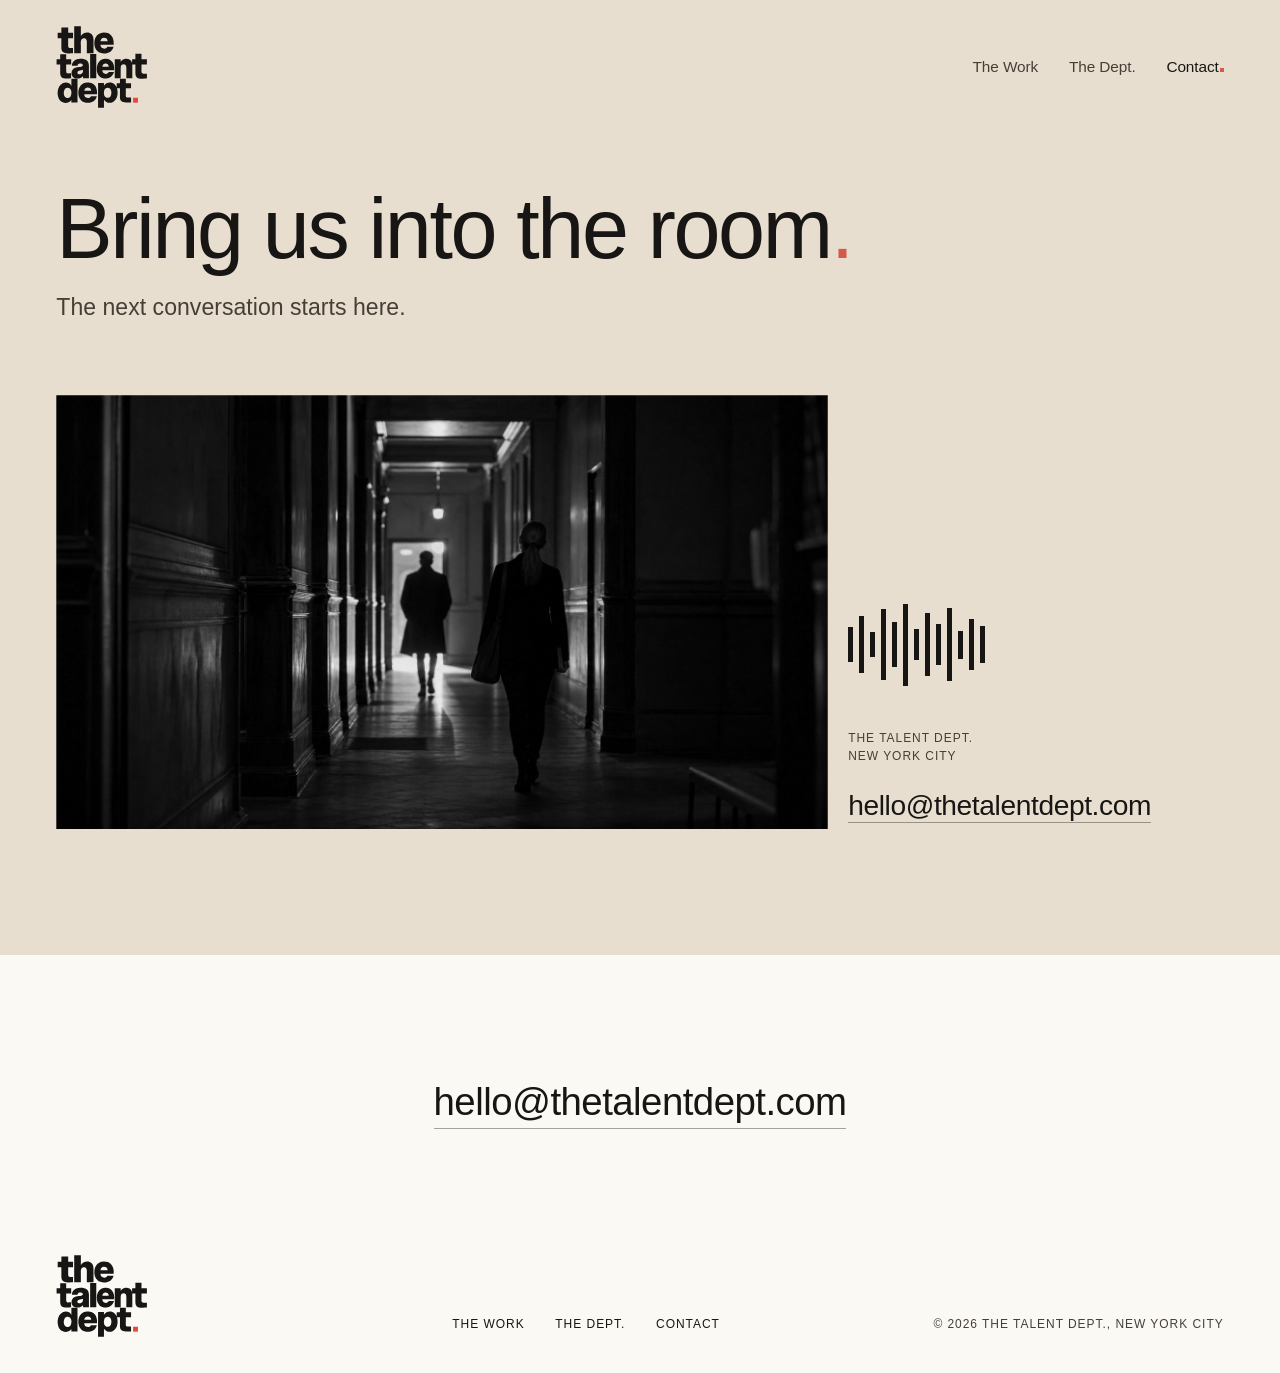
==== contact.html @ 13b519e6 "Clip photo reveals to their frame (no sideways scroll) Co-Authored-By: Claude Opus 5.5 <noreply@anth" ====
<!doctype html>
<html lang="en">
<head>
<meta charset="utf-8">
<meta name="viewport" content="width=device-width,initial-scale=1">
<meta name="robots" content="noindex">
<title>Contact · The Talent Dept.</title>
<link rel="icon" href="assets/ttd-logo-dark.svg">
<link rel="stylesheet" href="css/r10.css?v=20261029-r14-2">
<link rel="stylesheet" href="css/r10-contrast.css?v=20261029-r14-2">
<link rel="stylesheet" href="css/r11.css?v=20261029-r14-2">
<link rel="stylesheet" href="css/v.css?v=20261029-r14-2">
<link rel="stylesheet" href="css/r13.css?v=20261029-r14-2">
<script src="js/reveals.js?v=20261029-r14-2" defer></script>
<script>var q=location.search,c=document.documentElement.classList;c.add('js');[['nav=min','nav-min'],['hero=b','hero-b'],['names=wall','names-wall'],['foot=2','foot-2'],['still','still'],['panel=frame','panel-frame'],['m=8','m8']].forEach(function(p){if(q.indexOf(p[0])>-1)c.add(p[1])});if(c.contains('m8'))(new Image).src='assets/ttd-logo-light.svg'</script>
</head>
<body id="top" class="band-t">
<header class="nav">
  <a class="logo" href="index.html"><img src="assets/ttd-logo-dark.svg" alt="The Talent Dept."></a>
  <nav aria-label="Main"><ul><li><a href="the-work.html">The Work</a></li><li><a href="the-dept.html">The Dept<span class=pd>.</span></a></li><li><a href="contact.html" class=on aria-current=page>Contact</a></li></ul></nav>
</header>
<main class="ct">
  <h1 class="ct-h">Bring us into the <b>room</b><i>.</i></h1>
  <p class="ct-s">The next conversation starts here.</p>
  <div class="ct-b">
    <figure><img src="assets/web/corridor.jpg" alt="Two people walking down a long hallway toward a lit doorway" style="object-position:50% 50%"></figure>
    <div class="ct-t">
      <span class="fr" aria-hidden="true"><i style="--h:0.42;--k:0.880;--d:168ms"></i><i style="--h:0.7;--k:1.037;--d:140ms"></i><i style="--h:0.3;--k:1.193;--d:112ms"></i><i style="--h:0.86;--k:0.990;--d:84ms"></i><i style="--h:0.54;--k:1.147;--d:56ms"></i><i style="--h:1.0;--k:1.303;--d:28ms"></i><i style="--h:0.38;--k:1.100;--d:0ms"></i><i style="--h:0.76;--k:1.183;--d:28ms"></i><i style="--h:0.5;--k:1.267;--d:56ms"></i><i style="--h:0.9;--k:0.990;--d:84ms"></i><i style="--h:0.34;--k:1.073;--d:112ms"></i><i style="--h:0.62;--k:1.157;--d:140ms"></i><i style="--h:0.46;--k:0.880;--d:168ms"></i></span>
      <p class="lbl soft">The Talent Dept.<br>New York City</p>
      <a class="ct-mail" href="mailto:hello@thetalentdept.com">hello@thetalentdept.com</a>
    </div>
  </div>
</main>
<footer class="foot3 band-l" id="contact">
  <p class="hall d1" aria-hidden="true">We’re just down the <b>hall</b><i>.</i></p>
  <a class="mail d3" href="mailto:hello@thetalentdept.com">hello@thetalentdept.com</a>
  <div class="base">
    <a class="lg" href="index.html"><img src="assets/ttd-logo-dark.svg" alt="The Talent Dept."></a>
    <nav class="lk lbl" aria-label="Footer"><a href="the-work.html">The Work</a><a href="the-dept.html">The Dept.</a><a href="contact.html">Contact</a></nav>
    <p class="cp lbl soft">© 2026 The Talent Dept., New York City</p>
  </div>
</footer>
</body>
</html>
---- css/r10.css ----
/* The Talent Dept. · site, round 9: the design foundation (static).
   Brief (client, 14 Oct 2026): static design and structure only, no animation or interactions. Softer editorial
   direction: mid-century modern minimalism meets Pentagram, a little Eames. Principles, not retro: proportion,
   simple geometry, warmth, negative space, quiet restraint. Warm tan grounds, hints of black and coral, oversized
   type, clean compositions; balance about 70% tan, 30% black. Logo larger, on the left; the menu grouped right.
   Brand Standards: Draft (tan), Ink, Cream, Signal (coral). Helvetica Neue, Light 300 and Medium 500. */
:root{
  --tan:#E7DECF; --tan2:#DCCFBA; --light:#F3EEE6; --draft:#C7B394; --paper:#FBF9F4; --cream:#F2EEE5; --ink:#171614; --coral:#D65A4A;
  --ink70:#5A5348;                 /* secondary text on the soft tan */
  --tan-ink:#8A7D66;               /* Draft at rest on ink */
  --hair:rgba(23,22,20,.26); --hair-n:rgba(199,179,148,.28);
  --m:max(20px,4.4vw); --g:max(12px,1.6vw);
  --f:"Helvetica Neue",Helvetica,Arial,sans-serif;
  --body:clamp(16px,1.2vw,20px); --small:clamp(13px,.92vw,15px);
  --d1:clamp(40px,4.6vw,88px); --d2:clamp(32px,3.4vw,64px); --d3:clamp(24px,2.2vw,42px); --d4:clamp(18px,1.4vw,26px);
}
*{box-sizing:border-box}
html{background:var(--tan);-webkit-text-size-adjust:100%}
body{margin:0;background:var(--tan);color:var(--ink);font:300 var(--body)/1.45 var(--f);letter-spacing:.002em;-webkit-font-smoothing:antialiased;text-rendering:optimizeLegibility}
img,svg{display:block;max-width:100%}
a{color:inherit}
h1,h2,h3,p,ol,ul,figure,dl,dd{margin:0;padding:0;font-weight:inherit}
ol,ul{list-style:none}
b,strong{font-weight:500}
i{font-style:normal;color:var(--coral);font-weight:400}
.sr{position:absolute;width:1px;height:1px;overflow:hidden;clip:rect(0 0 0 0);white-space:nowrap}

/* type */
.d1{font-size:var(--d1);line-height:1;letter-spacing:-.022em}
.d2{font-size:var(--d2);line-height:1.02;letter-spacing:-.02em}
.d3{font-size:var(--d3);line-height:1.08;letter-spacing:-.014em}
.d4{font-size:var(--d4);line-height:1.18;letter-spacing:-.008em}
.lab{font-weight:500}
.sm{font-size:var(--small);line-height:1.4}
.mute{color:var(--ink70)}
.go{font-weight:500;text-decoration:none;border-bottom:1px solid currentColor;padding-bottom:2px}
.go::after{content:" \2192"}

/* grid and zones: A caption, B text, C text */
.wrap{padding:0 var(--m)}
.grid{display:grid;grid-template-columns:repeat(12,minmax(0,1fr));column-gap:var(--g)}
.zA{grid-column:1/6} .zB{grid-column:6/10} .zC{grid-column:10/13} .zBC{grid-column:6/13}
.rule{height:1px;background:var(--hair)}
.sec{padding:20vh var(--m) 0}
@media (max-width:760px){ .grid{display:block} .grid>*+*{margin-top:18px} .sec{padding-top:110px} }

/* ---- nav: a large logo on the left, the whole menu grouped on the right, on Line of Sight bars */
.nav{display:flex;justify-content:space-between;align-items:center;padding:clamp(18px,2vw,34px) var(--m)}
.nav .logo{display:block;line-height:0}
.nav .logo img{height:clamp(58px,6.4vw,104px);width:auto}
.nav ul{display:flex;gap:6px}
.nav ul a{display:block;font-size:clamp(14px,1.04vw,17px);font-weight:500;line-height:1;padding:.78em 1.05em .72em;background:var(--paper);color:var(--ink);text-decoration:none}
.nav ul a.on{background:var(--ink);color:var(--cream)}
.on-ink .nav ul a{background:#2B2926;color:var(--cream)}
/* the minimal version: words only, one coral full stop after the page you are on */
.nav-min .nav ul a{background:none!important;color:inherit!important;padding:.4em .35em;font-weight:300}
.nav-min .nav ul a.on{font-weight:500}
.nav-min .nav ul a.on::after{content:"";display:inline-block;width:.27em;height:.27em;background:var(--coral);margin-left:.06em}
@media (max-width:760px){ .nav ul{gap:4px} .nav ul a{padding:.7em .7em .64em;font-size:13px} }

/* ---- hero: a still frame of Line of Sight */
.hero{min-height:100vh;display:flex;flex-direction:column}
.hero h1{padding:13vh var(--m) 0;max-width:15.6em;font-weight:300}
.hero .los{margin-top:auto;padding:8vh 0 9vh}
.hero .los svg{width:100%;height:auto}
.hero .cap{display:grid;grid-template-columns:repeat(12,minmax(0,1fr));column-gap:var(--g);padding:0 var(--m) 4vh}
.hero .cap p:first-child{grid-column:1/6}
.hero .cap p:last-child{grid-column:10/13}
@media (max-width:760px){ .hero h1{padding-top:12vh} .hero .cap{display:block} .hero .cap p+p{margin-top:6px} }

/* ---- the statement */
.stmt .lead{grid-column:4/13}
.stmt .mark{grid-column:1/3;display:grid;row-gap:6px;width:40px;align-self:start;align-content:start;margin-top:.9em}
.stmt .mark i{display:block;height:6px;background:var(--ink)}
.stmt .mark i:nth-child(2){width:80%} .stmt .mark i:nth-child(3){width:56%}
.stmt .below{margin-top:12vh;align-items:start}
.stmt .by{grid-column:3/6;text-align:right;justify-self:end}
.stmt .pic{grid-column:6/8}
.stmt .pic img{width:100%;aspect-ratio:1/1;object-fit:cover;filter:grayscale(1)}
.stmt .para{grid-column:8/12}
.stmt .para .go{display:inline-block;margin-top:1.6em}
@media (max-width:760px){ .stmt .by{text-align:left} .stmt .pic{width:50%} }

/* ---- the two people in chairs, with the message behind them (black) */
.chairs{position:relative;height:100vh;min-height:620px;overflow:hidden;background:var(--ink);margin-top:20vh}
.chairs .msg{position:absolute;left:0;right:0;top:50%;transform:translateY(-50%);z-index:1}
.chairs .msg p{white-space:nowrap;font-size:12.4vw;line-height:.95;letter-spacing:-.025em;color:var(--tan-ink)}
.chairs .msg p:first-child{margin-left:-6vw}
.chairs .msg p:last-child{margin-left:-31vw}
.chairs figure{position:absolute;left:50%;top:50%;width:min(40vw,72vh);transform:translate(-50%,-50%);z-index:2}
.chairs figure img{width:100%;aspect-ratio:1.62/1;object-fit:cover;filter:grayscale(1)}
.chairs .note{position:absolute;left:var(--m);right:var(--m);bottom:4vh;z-index:3;display:grid;grid-template-columns:repeat(12,minmax(0,1fr));column-gap:var(--g);color:var(--tan)}
.chairs .note p:first-child{grid-column:1/6} .chairs .note p:last-child{grid-column:10/13}
@media (max-width:760px){ .chairs figure{width:78vw} .chairs .msg p{font-size:19vw} .chairs .note{display:block} }

/* ---- how we show up: three icons on one ground line */
.ways .trio{margin-top:7vh;display:grid;grid-template-columns:repeat(3,minmax(0,1fr));column-gap:var(--g)}
.ways .ico{height:clamp(110px,11vw,200px);display:flex;align-items:flex-end;border-bottom:1px solid var(--hair);padding-bottom:0}
.ways .ico svg{height:100%;width:auto}
.ways h3{margin-top:4.2vh;font-weight:300}
.ways .trio p{margin-top:1.2em;max-width:20em}
.ways .go{display:inline-block;margin-top:9vh}
@media (max-width:760px){ .ways .trio{grid-template-columns:1fr;row-gap:48px} }

/* ---- services */
.svc .idx{margin-top:5vh}
.svc .idx li{border-top:1px solid var(--hair);padding:1.35vw 0 1.45vw;align-items:baseline}
.svc .idx li:last-child{border-bottom:1px solid var(--hair)}
.svc .idx .nm{grid-column:1/6;font-weight:300}
.svc .idx .ds{grid-column:6/11}
.svc .tail{margin-top:5vh;align-items:baseline}
@media (max-width:760px){ .svc .idx li{padding:16px 0} .svc .idx li>*+*{margin-top:6px} }

/* ---- where the work happens: the icons as a street */
.street .art{margin-top:6vh}
.street .art svg{width:100%;height:auto}
.street .grid{margin-top:2.4vh}

/* ---- the people */
.ppl .six{margin-top:6vh;display:grid;grid-template-columns:repeat(6,minmax(0,1fr));column-gap:var(--g);row-gap:5vh}
.ppl .six img{width:100%;aspect-ratio:4/5;object-fit:cover;object-position:50% 14%;filter:grayscale(1)}
.ppl .six p{margin-top:.9em}
.ppl .six p+p{margin-top:.1em}
.ppl .tail{margin-top:7vh}
@media (max-width:760px){ .ppl .six{grid-template-columns:repeat(2,minmax(0,1fr))} }

/* ---- footer (black) */
.foot{background:var(--ink);color:var(--cream);padding:18vh var(--m) 3vh;margin-top:20vh}
.foot h2{color:var(--tan-ink);font-weight:300}
.foot h2 b{color:var(--cream)}
.foot .field{margin:8vh calc(-1*var(--m)) 0}
.foot .field svg{width:100%;height:auto}
.foot .rule{background:var(--hair-n);margin-top:8vh}
.foot .grid{padding-top:1.2vw}
.foot .mute{color:var(--tan)}
.foot .mail{font-size:var(--d4);letter-spacing:-.018em;text-decoration:none;border-bottom:1px solid var(--hair-n)}
.foot .links{display:grid;row-gap:.3em}
.foot .links a{text-decoration:none}
.foot .base{margin-top:14vh;align-items:end}
.foot .base img{height:clamp(58px,6.4vw,104px);width:auto}
.foot .base .zC{justify-self:end;text-align:right}

/* ---- inner pages */
.ph{margin-top:16vh}
.ph img{width:100%;height:80vh;object-fit:cover;filter:grayscale(1)}
.pg-head{padding:12vh var(--m) 0}
.pg-head .grid{margin-top:1.2vw}
.svcs li{border-top:1px solid var(--hair);padding:1.2vw 0 5vw}
.svcs li h3{grid-column:1/6;font-weight:300}
.svcs li .b{grid-column:6/10}
.svcs li .b p+p{margin-top:.6em}
.svcs li ul{grid-column:10/13}
.svcs li ul li{border:0;padding:.42em 0;border-top:1px solid var(--hair)}
.svcs li ul li:first-child{border-top:0;padding-top:0}

.names{background:var(--ink);color:var(--cream);padding:18vh var(--m) 18vh;margin-top:12vh}
.names h2{font-weight:300;color:var(--tan-ink)}
.names h2 b{color:var(--cream)}
.names .rule{background:var(--hair-n);margin-top:4vh}
.names ol{margin-top:5vh;display:grid;grid-template-columns:repeat(3,minmax(0,1fr));column-gap:var(--g);row-gap:2.6vh}
.names li .w{display:block;font-size:var(--d4);line-height:1.15;letter-spacing:-.018em}
.names li .s{display:block;color:var(--tan);margin-top:.25em}
@media (max-width:760px){ .names ol{grid-template-columns:1fr} }

/* The Dept. head: one huge word against the centre line, who's who above it, a tall photograph */
.jk{display:grid;grid-template-columns:repeat(12,minmax(0,1fr));column-gap:var(--g);grid-template-rows:auto 1fr auto auto;min-height:calc(100vh - 140px);padding:4vh var(--m) 6vh}
.jk-meta{grid-column:3/8;grid-row:1;justify-self:end;text-align:right;display:grid;row-gap:.85em}
.jk-meta dt{font-weight:500}
.jk-meta a{text-decoration:none}
.jk-pic{grid-column:8/12;grid-row:1/4}
.jk-pic img{width:100%;aspect-ratio:4/5;object-fit:cover;filter:grayscale(1)}
.jk-word{grid-column:1/8;grid-row:3;justify-self:end;align-self:end;font-size:clamp(64px,10.4vw,200px);line-height:.84;letter-spacing:-.03em;margin-bottom:-.04em;white-space:nowrap}
.jk-go{grid-column:1/8;grid-row:4;justify-self:end;margin-top:2.6vw}
.jk-note{grid-column:8/11;grid-row:4;margin-top:2.6vw}
@media (max-width:760px){ .jk{display:block;min-height:0} .jk-meta{text-align:left} .jk-pic{margin-top:24px} .jk-word{margin-top:28px;font-size:22vw} .jk-go{display:inline-block;margin-top:16px} .jk-note{margin-top:18px} }

/* The Dept.: each person is a page */
.person{min-height:min(70vw,94vh);display:flex;flex-direction:column;padding:0 var(--m)}
.person .grid.top{padding-top:1.2vw;align-items:start}
.person .run{grid-column:1/6}
.person .txt{grid-column:6/9}
.person .txt p+p{margin-top:1em}
.person .pic{grid-column:9/13}
.person .pic img{width:100%;aspect-ratio:4/5;object-fit:cover;object-position:50% 12%;filter:grayscale(1)}
.person .grid.bot{margin-top:auto;padding:3vw 0 1.4vw;align-items:end}
.person .b1{grid-column:1/6} .person .b2{grid-column:6/9} .person .b3{grid-column:9/13;justify-self:end}
.tick::before{content:"";display:inline-block;width:1.1em;height:1px;background:var(--coral);vertical-align:.32em;margin-right:.55em}
@media (max-width:760px){ .person{min-height:0} .person .grid.bot{padding:24px 0 18px} }

/* Contact: two words split across the top, a rule, the list, a big photograph with a line down its edge */
.lm{min-height:calc(100vh - 140px);display:flex;flex-direction:column;padding:4vh var(--m) 0}
.lm-words{display:flex;justify-content:space-between;align-items:baseline}
.lm .rule{margin-top:1.4vw}
.lm-body{flex:1;display:grid;grid-template-columns:repeat(12,minmax(0,1fr));column-gap:var(--g);min-height:58vh}
.lm-left{grid-column:1/7;display:grid;grid-template-columns:repeat(6,minmax(0,1fr));column-gap:var(--g);align-content:start;padding-top:1.2vw}
.lm-a{grid-column:1/3} .lm-b{grid-column:3/7}
.lm-kv{grid-column:1/7;margin-top:6vh;display:grid;row-gap:.3em}
.lm-kv div{display:grid;grid-template-columns:minmax(0,1fr) minmax(0,1.6fr);column-gap:var(--g)}
.lm-kv .gap{height:1.1em}
.lm-kv dt{font-weight:500}
.lm-kv a{text-decoration:none}
.lm-pic{grid-column:8/12;position:relative;margin-top:1.2vw}
.lm-pic img{width:100%;height:100%;min-height:56vh;object-fit:cover;filter:grayscale(1)}
.lm-pic .steps i{position:absolute;width:1.2vw;height:1.2vw;background:var(--coral)}
.lm-pic .steps i:nth-child(1){right:0;bottom:1.2vw} .lm-pic .steps i:nth-child(2){right:-1.2vw;bottom:0}
.lm-vert{grid-column:12/13;justify-self:end;writing-mode:vertical-rl;text-transform:uppercase;font-size:12px;letter-spacing:.06em;font-weight:500;padding-top:1.2vw;white-space:nowrap}
.lm-strip{display:grid;grid-template-columns:repeat(5,minmax(0,1fr));column-gap:var(--g);padding:5vh 0 3vh;font-size:12px;text-transform:uppercase;letter-spacing:.05em;color:var(--ink70)}
.lm-strip span:last-child{justify-self:end}
@media (max-width:760px){ .lm-words{display:block} .lm-words span{display:block} .lm-body,.lm-left{display:block} .lm-left>*+*{margin-top:14px} .lm-kv div{grid-template-columns:1fr} .lm-pic{margin-top:28px} .lm-vert{display:none} .lm-strip{grid-template-columns:1fr 1fr;row-gap:8px} .lm-strip span:last-child{justify-self:start} }
@media (max-width:760px){ .hero .los{overflow:hidden} .hero .los svg{width:250%;max-width:none;margin-left:-105%} }

/* =====================================================================================
   v2, after Woodwrights and XOO: soft tan sections, text beside one large photograph, small uppercase labels and
   short numbered lists, a spaced row of photographs, a product split, an index with hairlines and counts.
   ===================================================================================== */
.cap-u{font-size:12px;line-height:1.45;font-weight:500;text-transform:uppercase;letter-spacing:.07em}
.num{display:grid;row-gap:.95em}
.num li{display:grid;grid-template-columns:3.4em 1fr;font-size:12.5px;line-height:1.4;text-transform:uppercase;letter-spacing:.06em}
.num li span:first-child{color:var(--ink70)}
.u{text-decoration:none;border-bottom:1px solid currentColor;padding-bottom:2px}

/* the statement beside the anchor photograph */
.split2{display:grid;grid-template-columns:repeat(12,minmax(0,1fr));column-gap:var(--g);padding:16vh var(--m) 0;align-items:stretch}
.split2 .t{grid-column:1/6;display:flex;flex-direction:column}
.split2 .t .d3{max-width:13em}
.split2 .t p.body{margin-top:2.2em;max-width:26em}
.split2 .t .u{align-self:flex-start;margin-top:1.8em}
.split2 .t .lst{margin-top:auto;padding-top:10vh}
.split2 .t .lst .cap-u{margin-bottom:2.2em}
.split2 figure{grid-column:7/13}
.split2 figure img{width:100%;height:100%;min-height:88vh;object-fit:cover;filter:grayscale(1)}
@media (max-width:760px){ .split2{display:block;padding-top:100px} .split2 figure{margin-top:36px} .split2 figure img{min-height:60vh} }

/* our approach: title, numbered list, paragraph, then a spaced row of photographs */
.approach{margin-top:20vh;padding:16vh var(--m) 18vh;background:var(--tan2)}
.approach .top{display:grid;grid-template-columns:repeat(12,minmax(0,1fr));column-gap:var(--g);align-items:start}
.approach h2{grid-column:1/5;font-weight:300}
.approach .num{grid-column:6/9}
.approach .num li{grid-template-columns:3.4em 1fr}
.approach .num li b{display:block;font-weight:500}
.approach .num li em{display:block;font-style:normal;text-transform:none;letter-spacing:0;font-size:var(--small);color:var(--ink70);margin-top:.35em}
.approach .para{grid-column:9/13}
.approach .para .u{display:inline-block;margin-top:1.6em}
.approach .row4{margin-top:16vh;display:grid;grid-template-columns:repeat(12,minmax(0,1fr));column-gap:var(--g);align-items:start}
.approach .row4 figure img{width:100%;object-fit:cover;filter:grayscale(1)}
.approach .row4 .f1{grid-column:1/5} .approach .row4 .f1 img{aspect-ratio:3/2}
.approach .row4 .f2{grid-column:6/8} .approach .row4 .f2 img{aspect-ratio:3/4}
.approach .row4 .f3{grid-column:8/10} .approach .row4 .f3 img{aspect-ratio:3/4}
.approach .row4 .f4{grid-column:11/13} .approach .row4 .f4 img{aspect-ratio:3/4}
@media (max-width:760px){ .approach .top,.approach .row4{display:block} .approach .top>*+*{margin-top:28px} .approach .row4 figure+figure{margin-top:14px} }

/* the product split: a big photograph left, the words low on the right */
.feat{display:grid;grid-template-columns:repeat(12,minmax(0,1fr));column-gap:var(--g);padding:20vh var(--m) 0;align-items:end}
.feat figure{grid-column:1/8}
.feat figure img{width:100%;aspect-ratio:7/5;object-fit:cover;filter:grayscale(1)}
.feat figure figcaption{margin-top:.8em}
.feat .t{grid-column:9/13;padding-bottom:6vh}
.feat .t p.body{margin-top:1.6em}
.feat .t .u{display:inline-block;margin-top:1.8em}
@media (max-width:760px){ .feat{display:block;padding-top:100px} .feat .t{margin-top:28px} }

/* the index (after XOO): each show, its guests, and how many */
.index{background:var(--ink);color:var(--cream);padding:16vh var(--m) 18vh;margin-top:20vh}
.index .hd{display:grid;grid-template-columns:repeat(12,minmax(0,1fr));column-gap:var(--g);align-items:end;margin-bottom:6vh}
.index .hd h2{grid-column:1/9;font-weight:300;color:var(--tan-ink)} .index .hd h2 b{color:var(--cream)}
.index .hd p{grid-column:10/13;justify-self:end;color:var(--draft)}
.index ol li{display:grid;grid-template-columns:repeat(12,minmax(0,1fr));column-gap:var(--g);align-items:baseline;padding:1.05vw 0;border-top:1px solid var(--hair-n)}
.index ol li:last-child{border-bottom:1px solid var(--hair-n)}
.index ol li .sh{grid-column:1/6}
.index ol li .gu{grid-column:6/12;color:var(--draft)}
.index ol li .n{grid-column:12/13;justify-self:end;font-variant-numeric:tabular-nums}
@media (max-width:760px){ .index .hd{display:block} .index .hd p{margin-top:10px} .index ol li{display:block;padding:14px 0} .index ol li .gu{margin-top:4px} .index ol li .n{margin-top:4px} }

/* the people, beside the words (after the showroom block) */
.ppl2{display:grid;grid-template-columns:repeat(12,minmax(0,1fr));column-gap:var(--g);padding:20vh var(--m) 0;align-items:start}
.ppl2 .t{grid-column:1/5}
.ppl2 .t .u{display:inline-block;margin-top:1.8em}
.ppl2 .g{grid-column:6/13;display:grid;grid-template-columns:repeat(3,minmax(0,1fr));column-gap:var(--g);row-gap:4vh}
.ppl2 .g img{width:100%;aspect-ratio:4/5;object-fit:cover;object-position:50% 14%;filter:grayscale(1)}
.ppl2 .g p{margin-top:.75em}
@media (max-width:760px){ .ppl2{display:block;padding-top:100px} .ppl2 .g{margin-top:28px;grid-template-columns:repeat(2,minmax(0,1fr))} }

/* =====================================================================================
   v3: cleaner, more air. Two grounds alternate in calm bands (soft tan and a tan-white, Draft at 15% over Paper),
   every section has generous room above and below, and one confident number carries the work.
   ===================================================================================== */
.band-t{background:var(--tan)} .band-l{background:var(--light)}
.split2,.feat,.ppl2{padding-top:26vh;padding-bottom:26vh}
.split2 figure img{min-height:82vh}
.split2 .t{justify-content:center}
.approach{margin-top:0;padding:28vh var(--m) 28vh;background:var(--tan)}
.chairs{margin-top:0}
.street{padding-top:26vh;padding-bottom:22vh}
.foot{margin-top:0}
.hero .cap p:last-child{display:none}

/* the number: one oversized figure and the names as a single quiet line */
.count{background:var(--ink);color:var(--cream);padding:24vh var(--m) 24vh;display:grid;grid-template-columns:repeat(12,minmax(0,1fr));column-gap:var(--g);align-items:end}
.count .big{grid-column:1/8;font-size:min(36vw,64vh);line-height:.74;letter-spacing:-.045em;font-weight:300;color:var(--cream);margin-left:-.06em}
.count .t{grid-column:8/13;padding-bottom:1.2vh}
.count .t h2{font-weight:300;color:var(--tan-ink)} .count .t h2 b{color:var(--cream)}
.count .t p.names{margin-top:2.4em;color:var(--draft);line-height:1.7}
.count .t .u{display:inline-block;margin-top:2.2em;color:var(--cream)}
@media (max-width:760px){ .count{display:block;padding:120px var(--m)} .count .big{font-size:52vw} .count .t{margin-top:28px} }

@media (max-width:760px){ .split2,.feat,.ppl2,.approach,.street{padding-top:110px;padding-bottom:110px} }

/* =====================================================================================
   v4, page by page: the same calm bands, generous air and one moment of scale on every page.
   ===================================================================================== */
/* The Work */
.wk-head{padding:12vh var(--m) 24vh}
.wk-head .grid{margin-top:12vh;align-items:start}
.wk-head .zA{grid-column:1/5} .wk-head .zB{grid-column:6/10} .wk-head .zC{grid-column:10/13}
.wk-photo img{width:100%;height:86vh;object-fit:cover;filter:grayscale(1)}
.wk-what{padding:26vh var(--m) 26vh}
.wk-what .top{display:grid;grid-template-columns:repeat(12,minmax(0,1fr));column-gap:var(--g);align-items:end}
.wk-what .big{grid-column:1/7;font-size:min(30vw,56vh);line-height:.74;letter-spacing:-.045em;font-weight:300;margin-left:-.06em}
.wk-what .top .t{grid-column:8/13;padding-bottom:1vh}
.wk-what .top .t p+p{margin-top:1.4em}
.wk-what ol{margin-top:20vh}
.wk-what ol>li{display:grid;grid-template-columns:repeat(12,minmax(0,1fr));column-gap:var(--g);border-top:1px solid var(--hair);padding:5.5vh 0 7vh;align-items:start}
.wk-what ol>li:last-child{border-bottom:1px solid var(--hair)}
.wk-what ol>li h3{grid-column:1/6;font-weight:300}
.wk-what ol>li .b{grid-column:7/13}
.wk-what ol>li .b p+p{margin-top:.7em}
.wk-what ol>li .b .items{margin-top:1.6em;color:var(--ink70);line-height:1.7}
.wk-close{padding:28vh var(--m) 28vh}
.wk-close h2{max-width:14em;font-weight:300}
.wk-close .u{display:inline-block;margin-top:2.6em}
@media (max-width:760px){ .wk-head .grid,.wk-what .top,.wk-what ol>li{display:block} .wk-head .grid>*+*,.wk-what ol>li>*+*{margin-top:16px}
  .wk-what .big{font-size:48vw} .wk-what .top .t{margin-top:24px} .wk-what,.wk-close{padding:110px var(--m)} .wk-what ol{margin-top:60px} .wk-photo img{height:60vh} }

/* The Dept.: people as alternating bands, no rules, room to breathe */
.person.band{min-height:0;padding:18vh var(--m) 4vh}
.person.band .grid.top{padding-top:0}
.person.band .grid.bot{margin-top:14vh}
@media (max-width:760px){ .person.band{padding:90px var(--m) 20px} .person.band .grid.bot{margin-top:40px} }

/* Contact: the main address is the focal point */
.lm{padding-bottom:0}
.lm-body{min-height:64vh;margin-top:0}
.lm-left{padding-top:4vh}
.lm-main{grid-column:1/7;margin-top:8vh}
.lm-main a{font-size:var(--d3);letter-spacing:-.014em;line-height:1.1;text-decoration:none;border-bottom:1px solid var(--hair)}
.lm-kv{margin-top:9vh;row-gap:.55em}
.lm-pic{margin-top:4vh}
.lm-strip{padding:9vh 0 4vh}
@media (max-width:760px){ .lm-main{margin-top:32px} .lm-main a{font-size:26px} }

/* the chairs, readable: three words stacked, the photograph overlapping only the end of the longest one */
.chairs2{background:var(--ink);color:var(--cream);padding:24vh var(--m) 16vh;display:grid;grid-template-columns:repeat(12,minmax(0,1fr));column-gap:var(--g)}
.chairs2 .words{grid-column:1/13;grid-row:1;position:relative;z-index:1;font-size:8.6vw;line-height:.93;letter-spacing:-.022em;font-weight:300;color:var(--tan-ink)}
.chairs2 .words span{display:block}
.chairs2 figure{grid-column:8/13;grid-row:1;align-self:end;position:relative;z-index:2;margin-bottom:.4vw}
.chairs2 figure img{width:100%;aspect-ratio:1.62/1;object-fit:cover;filter:grayscale(1)}
.chairs2 .foot2{grid-column:1/13;display:grid;grid-template-columns:repeat(12,minmax(0,1fr));column-gap:var(--g);margin-top:12vh;align-items:baseline}
.chairs2 .foot2 .d4{grid-column:1/8;color:var(--cream)}
.chairs2 .foot2 .cap-u{grid-column:8/13;color:var(--draft)}
@media (max-width:760px){ .chairs2{display:block;padding:110px var(--m)} .chairs2 .words{font-size:15vw} .chairs2 figure{margin-top:28px} .chairs2 .foot2{display:block;margin-top:40px} .chairs2 .foot2 .cap-u{margin-top:10px} }

/* how we show up: three equal columns, each icon on one shared ground line */
.ways2{padding:26vh var(--m) 26vh}
.ways2 .trio{margin-top:12vh;display:grid;grid-template-columns:repeat(3,minmax(0,1fr));column-gap:4.4vw}
.ways2 .ico{height:clamp(96px,9.4vw,180px);display:flex;align-items:flex-end;border-bottom:1px solid var(--hair)}
.ways2 .ico svg{height:100%;width:auto}
.ways2 .n{display:block;margin-top:4.2vh}
.ways2 h3{margin-top:1.4vh;font-weight:300}
.ways2 h3 i{color:var(--ink)}
.ways2 .trio p{margin-top:1.3em;max-width:21em}
.ways2 .close{margin-top:20vh;display:grid;grid-template-columns:repeat(12,minmax(0,1fr));column-gap:var(--g);align-items:baseline;border-top:1px solid var(--hair);padding-top:3.4vh}
.ways2 .close .d3{grid-column:1/9}
.ways2 .close .zC{grid-column:10/13;justify-self:end}
@media (max-width:760px){ .ways2{padding:110px var(--m)} .ways2 .trio{grid-template-columns:1fr;row-gap:56px} .ways2 .close{display:block} .ways2 .close .zC{margin-top:14px} }

/* =====================================================================================
   v5: scale and grids. Type comes down; three deliberate moments stay oversized (21, 07, The Dept.).
   Each section has its own grid.
   ===================================================================================== */
/* hero as a poster: the Line of Sight field on the right, the line set to the left of it */
.hero2{min-height:100vh;display:flex;flex-direction:column}
.hero2 .hg{flex:1;display:grid;grid-template-columns:repeat(12,minmax(0,1fr));column-gap:var(--g);grid-template-rows:1fr auto;padding:6vh var(--m) 4.5vh;row-gap:6vh}
.hero2 .fld{grid-column:5/13;grid-row:1;align-self:center}
.hero2 .fld svg{width:100%;height:auto}
.hero2 h1{grid-column:1/5;grid-row:1;align-self:center;font-weight:300;max-width:9.6em;padding-right:1vw}
.hero2 .l{grid-column:1/5;grid-row:2} .hero2 .r{grid-column:5/13;grid-row:2}
@media (max-width:760px){ .hero2 .hg{display:block;padding-top:8vh} .hero2 h1{margin-top:6vh} .hero2 .fld{margin-top:6vh} .hero2 .r{margin-top:6px} }

/* statement: the photograph on the left now, the words offset to the right */
.split3{display:grid;grid-template-columns:repeat(12,minmax(0,1fr));column-gap:var(--g);padding:26vh var(--m);align-items:center}
.split3 figure{grid-column:1/6}
.split3 figure img{width:100%;aspect-ratio:4/5;object-fit:cover;filter:grayscale(1)}
.split3 .t{grid-column:7/12}
.split3 .t p.body{margin-top:2em;max-width:28em}
.split3 .t .u{display:inline-block;margin-top:1.8em}
@media (max-width:760px){ .split3{display:block;padding:110px var(--m)} .split3 .t{margin-top:32px} }

/* how we show up: the three step down like a staircase */
.ways2 .trio article:nth-child(2){padding-top:9vh}
.ways2 .trio article:nth-child(3){padding-top:18vh}
.ways2 .ico{height:clamp(80px,6.6vw,128px)}
@media (max-width:760px){ .ways2 .trio article:nth-child(n){padding-top:0} }

/* the feature: words on the left, the photograph to the right */
.feat2{display:grid;grid-template-columns:repeat(12,minmax(0,1fr));column-gap:var(--g);padding:26vh var(--m);align-items:end}
.feat2 .t{grid-column:1/5;padding-bottom:1vh}
.feat2 .t p.body{margin-top:1.8em;max-width:24em}
.feat2 .t .u{display:inline-block;margin-top:1.8em}
.feat2 figure{grid-column:6/13}
.feat2 figure img{width:100%;aspect-ratio:3/2;object-fit:cover;filter:grayscale(1)}
@media (max-width:760px){ .feat2{display:block;padding:110px var(--m)} .feat2 figure{margin-top:32px} }

/* the street: narrower, its caption to the side */
.street2{display:grid;grid-template-columns:repeat(12,minmax(0,1fr));column-gap:var(--g);padding:26vh var(--m) 24vh;align-items:end}
.street2 .cap{grid-column:1/4;padding-bottom:.6vh}
.street2 .cap .d4{margin-top:.8em}
.street2 .art{grid-column:5/13}
.street2 .art svg{width:100%;height:auto}
@media (max-width:760px){ .street2{display:block;padding:110px var(--m)} .street2 .art{margin-top:28px} }

/* the people: the founder large, the rest of the department small beside her */
.ppl3{display:grid;grid-template-columns:repeat(12,minmax(0,1fr));column-gap:var(--g);padding:26vh var(--m);align-items:start}
.ppl3 .t{grid-column:1/4}
.ppl3 .t .u{display:inline-block;margin-top:1.8em}
.ppl3 .lead{grid-column:5/9}
.ppl3 .lead img{width:100%;aspect-ratio:4/5;object-fit:cover;object-position:50% 14%;filter:grayscale(1)}
.ppl3 .rest{grid-column:9/13;display:grid;grid-template-columns:repeat(2,minmax(0,1fr));column-gap:var(--g);row-gap:3vh}
.ppl3 .rest img{width:100%;aspect-ratio:4/5;object-fit:cover;object-position:50% 14%;filter:grayscale(1)}
.ppl3 p{margin-top:.7em}
.ppl3 a{text-decoration:none}
@media (max-width:760px){ .ppl3{display:block;padding:110px var(--m)} .ppl3 .lead{margin-top:28px} .ppl3 .rest{margin-top:24px} }

/* footer: the line field shorter */
.foot .field{margin-top:7vh}
@media (max-width:760px){ .hero2 .hg{display:flex;flex-direction:column;justify-content:center} .hero2 .fld{margin-top:7vh} .hero2 .l{margin-top:auto;padding-top:8vh} }
@media (max-width:760px){ .hero2 h1,.hero2 .fld{align-self:stretch} }

/* =====================================================================================
   v6, creative: the work says something only The Talent Dept. could say.
   ===================================================================================== */
/* the hero, three still frames (?hero=2, ?hero=3); 1 = the presence */
.hero3{min-height:100vh;position:relative;overflow:hidden}
.hero3 .hv{display:none}
html:not(.h2):not(.h3) .hero3 .hv1,html.h2 .hero3 .hv2,html.h3 .hero3 .hv3{display:flex}
.hv1{flex-direction:column;min-height:calc(100vh - clamp(94px,10.4vw,172px))}
.hv1 h1{padding:9vh var(--m) 0;max-width:13em;font-weight:300}
.hv1 .art{margin-top:auto;padding-top:6vh}
.hv1 .art svg{width:100%;height:auto;display:block}
.hv1 .cap{display:flex;justify-content:space-between;padding:6vh var(--m) 4.5vh}
.hv2{flex-direction:column;justify-content:space-between;min-height:calc(100vh - clamp(94px,10.4vw,172px))}
.hv2 .pre{padding:10vh var(--m) 0;font-weight:300}
.hv2 .giant{white-space:nowrap;font-size:25vw;line-height:.74;letter-spacing:-.03em;margin:0 0 -.12em calc(var(--m) - .05em)}
.hv2 .giant b{font-weight:500}
.hv3{position:absolute;inset:0;z-index:0}
.hv3 .art{position:absolute;inset:0}
.hv3 .art svg{width:100%;height:100%}
.hv3 .line{position:absolute;left:var(--m);bottom:7vh;max-width:11em;font-weight:300;z-index:2}
html.h3 .hero3 .nav{position:relative;z-index:3}

/* More than booking: a scale joke */
.pun{padding:26vh var(--m);display:grid;grid-template-columns:repeat(12,minmax(0,1fr));column-gap:var(--g);align-items:end}
.pun-h{grid-column:1/10;display:flex;align-items:baseline;flex-wrap:wrap;column-gap:.35em;font-weight:300}
.pun-h .big{font-size:clamp(64px,12.4vw,240px);line-height:.82;letter-spacing:-.035em}
.pun-h .small{font-size:var(--d4);letter-spacing:-.008em;font-weight:500}
.pun-b{grid-column:10/13;padding-bottom:1vh}
.pun-b .num{margin:2em 0 2.4em}
@media (max-width:760px){ .pun{display:block;padding:110px var(--m)} .pun-b{margin-top:48px} }

/* the names as a waveform (after the radio poster), still */
.wavenm{background:var(--ink);color:var(--cream);padding:20vh var(--m) 16vh}
.wavenm .hd{display:flex;justify-content:space-between;align-items:flex-end}
.wavenm .hd h2{margin-top:.6em;font-weight:300;color:var(--tan-ink)} .wavenm .hd h2 b{color:var(--cream)}
.wavenm .hd .u{color:var(--cream)}
.wavenm .wv{height:min(64vh,46vw);margin-top:10vh;display:grid;grid-auto-flow:column;grid-auto-columns:1fr;align-items:center}
.wavenm .wv .b{display:flex;flex-direction:column;align-items:center}
.wavenm .wv .b i{display:block;width:clamp(3px,.42vw,8px);background:var(--draft);min-height:4px}
.wavenm .wv .b i.t{flex:var(--k,1) 1 0} .wavenm .wv .b i.u{flex:calc(2 - var(--k,1)) 1 0}
.wavenm .wv .b em{writing-mode:vertical-rl;font-style:normal;font-size:clamp(10px,.86vw,15px);line-height:1;letter-spacing:.01em;color:var(--draft);white-space:nowrap;padding:.8em 0;flex:none}
.wavenm .wv .b.on i{background:var(--coral)} .wavenm .wv .b.on em{color:var(--cream);font-weight:500}
.wavenm .now{margin-top:6vh;color:var(--draft);border-top:1px solid var(--hair-n);padding-top:2.4vh}
.wavenm .now b{color:var(--cream);font-weight:500}
@media (max-width:760px){ .wavenm{padding:110px var(--m) 80px} .wavenm .hd{display:block} .wavenm .hd .u{display:inline-block;margin-top:14px} .wavenm .wv{height:70vh} .wavenm .wv .b i{width:3px} }

/* =====================================================================================
   v7, after Ashfall, Richard Prescott and "Keep practicing": nearly empty pages, one big element, micro type
   pinned to corners and edges, small photographs. Micro type in Menlo (the TTD campaign deck's mono).
   ===================================================================================== */
.mono{font-family:Menlo,ui-monospace,"SFMono-Regular",monospace;font-size:11px;line-height:1.45;letter-spacing:.04em;text-transform:uppercase;font-weight:400}
.mono.u{border-bottom:1px solid currentColor;padding-bottom:1px;text-decoration:none}
.soft{color:var(--ink70)} .soft2{color:#9C927F}

/* the pause: a near-empty page, a small photograph low left, the statement stacked beside it */
.pause{position:relative;min-height:100vh;padding:var(--m)}
.pause .tr{position:absolute;top:var(--m);right:var(--m)}
.pause .bl{position:absolute;left:var(--m);bottom:var(--m);display:flex;align-items:flex-end;gap:2.2vw}
.pause figure{width:clamp(150px,15vw,260px)}
.pause figure img{width:100%;aspect-ratio:3/4;object-fit:cover;filter:grayscale(1)}
.pause .mt{max-width:24em;display:grid;row-gap:1.4em;padding-bottom:.2em}
@media (max-width:760px){ .pause{min-height:86vh} .pause .bl{flex-direction:column;align-items:flex-start} }

/* the lockup: words in two tones set low right, micro sentences slipped between them */
.lock{position:relative;min-height:100vh;padding:var(--m)}
.lock .tl{display:grid;row-gap:.9em;max-width:22em}
.lock .lk{position:absolute;right:var(--m);bottom:var(--m);display:grid;grid-template-columns:auto auto auto;column-gap:1.6vw;align-items:center;justify-items:start}
.lock .w{font-size:clamp(44px,6.4vw,124px);line-height:.9;letter-spacing:-.025em;font-weight:500}
.lock .w i{color:inherit}
.lock .a{grid-column:2/4;grid-row:1}
.lock .m1{grid-column:1/2;grid-row:2;justify-self:end;text-align:right}
.lock .b{grid-column:2/4;grid-row:2}
.lock .m2{grid-column:3/4;grid-row:3;justify-self:end;text-align:right}
.lock .c{grid-column:1/3;grid-row:4;justify-self:end}
.lock .m3{grid-column:3/4;grid-row:4}
@media (max-width:760px){ .lock .lk{position:static;margin-top:60px;display:block} .lock .lk>*+*{margin-top:10px} .lock .m1,.lock .m2{text-align:left} }

/* The Work head, after Ashfall: everything on one centre line, micro type at the far edges */
.ash{display:grid;grid-template-columns:1fr auto 1fr;column-gap:3vw;row-gap:5vh;padding:8vh var(--m) 16vh;align-items:center;justify-items:center;text-align:center}
.ash-h{grid-column:1/4;font-weight:300}
.ash-l{grid-column:1;grid-row:2;justify-self:start;text-align:left}
.ash-p{grid-column:2;grid-row:2;width:clamp(200px,21vw,380px)}
.ash-p img{width:100%;aspect-ratio:4/5;object-fit:cover;filter:grayscale(1)}
.ash-r{grid-column:3;grid-row:2;justify-self:end;text-align:right}
.ash-list{grid-column:1/4;font-size:var(--d2);line-height:1.04;letter-spacing:-.018em;font-weight:300}
@media (max-width:760px){ .ash{display:block;text-align:center} .ash>*+*{margin-top:28px} .ash-p{margin-left:auto;margin-right:auto} .ash-l,.ash-r{text-align:center} }

/* Contact, after Richard Prescott: one huge line, a narrow centre column of micro lists, corners, a small photo */
.info{position:relative;min-height:100vh;padding:var(--m);display:grid;grid-template-columns:repeat(12,minmax(0,1fr));column-gap:var(--g);grid-template-rows:auto auto 1fr auto;row-gap:3vh}
.info .top{grid-column:1/13;display:grid;grid-template-columns:repeat(4,minmax(0,1fr))}
.info .top a{justify-self:end;text-decoration:none}
.info .big{grid-column:1/8;font-size:clamp(64px,10vw,190px);line-height:.86;letter-spacing:-.035em;font-weight:500}
.info .col{grid-column:5/9;grid-row:3;padding-top:2vh}
.info .col .k{margin-bottom:.4em}
.info .sp{grid-column:12/13;grid-row:3;align-self:center}
.info .sp img{width:100%;aspect-ratio:3/4;object-fit:cover;filter:grayscale(1)}
.info .bot{grid-column:1/13;grid-row:4;display:grid;grid-template-columns:repeat(3,minmax(0,1fr));align-items:end}
.info .bot span:last-child{justify-self:end;text-align:right}
@media (max-width:760px){ .info{display:block} .info .top{grid-template-columns:1fr 1fr;row-gap:6px} .info .big{margin-top:40px} .info .col{margin-top:28px} .info .sp{width:40%;margin-top:28px} .info .bot{margin-top:40px;grid-template-columns:1fr;row-gap:12px} .info .bot span:last-child{justify-self:start;text-align:left} }
@media (max-width:760px){ .hv1 .art{overflow:hidden} .hv1 .art svg{width:230%;max-width:none;margin-left:-60%} }

/* how we show up, composed: three light words, each sentence on the baseline of its word in one shared column */
.lock2{min-height:100vh;padding:20vh var(--m);display:grid;grid-template-columns:repeat(12,minmax(0,1fr));column-gap:var(--g);align-content:center}
.lock2 .lbl{grid-column:3/8}
.lock2 .rows{grid-column:3/13;margin-top:7vh;display:grid;row-gap:1.4vh}
.lock2 .row{display:grid;grid-template-columns:repeat(10,minmax(0,1fr));column-gap:var(--g);align-items:end}
.lock2 .w{grid-column:1/7;font-size:clamp(54px,7.4vw,144px);line-height:.94;letter-spacing:-.022em;font-weight:300}
.lock2 .w i{color:inherit}
.lock2 .m{grid-column:7/11;padding-bottom:1.15vw;max-width:28em}
.lock2 .end{grid-column:9/13;margin-top:9vh;display:grid;row-gap:.9em;justify-items:start}
.lock2 .mono.u{justify-self:start}
@media (max-width:760px){ .lock2{display:block;min-height:0;padding:110px var(--m)} .lock2 .rows{margin-top:36px;row-gap:26px} .lock2 .row{display:block} .lock2 .w{font-size:15vw} .lock2 .m{padding:8px 0 0} .lock2 .end{margin-top:48px} }

/* =====================================================================================
   v8 · round 10 (15 Oct 2026), closer to the Brand Standards. One typeface: small labels in Helvetica Neue Medium,
   uppercase and spaced (the book's LABEL), no mono. Charcoal for the dark bands, used less. Every graphic is from
   the book: Line of Sight, the rhythm, the city, the Application mark, the reply line.
   ===================================================================================== */
:root{--char:#2A2826; --lh:1.16; --hs:clamp(40px,6.1vw,122px)}
.lbl{font-size:12px;line-height:1.45;font-weight:500;text-transform:uppercase;letter-spacing:.08em}
.lbl.u{border-bottom:1px solid currentColor;padding-bottom:1px;text-decoration:none}
.chairs2,.wavenm,.index{background:var(--char)}

/* ---- hero: the statement behind Line of Sight. No text at rest beyond glimpses; the rows part for the cursor and
   open as you scroll. ?still shows the frame with no motion; ?hero=b is the rhythm wall. */
.hero4{position:relative}
.js:not(.still) .hero4{height:190vh}
.hero4 .stick{position:sticky;top:0;height:100vh;min-height:560px;display:flex;flex-direction:column;overflow:clip}
.hero4 .nav{position:relative;z-index:4}
.hero4 .stage{position:relative;flex:1}
.hb{position:absolute;left:0;right:0;top:46%;transform:translateY(-50%);font-size:var(--hs);line-height:var(--lh)}
.hl{position:relative;z-index:1;padding:0 var(--m);font-size:1em;line-height:inherit;font-weight:300;letter-spacing:-.026em}
.hl i{font-weight:300}
.lay{position:absolute;left:0;right:0;top:0;height:100%;pointer-events:none}
.lay .row{position:absolute;left:0;right:0}
.near{z-index:2} .far{z-index:0}
.near .row{top:calc(var(--k) * var(--lh) * 1em + .13em);height:.92em}
.far .row{top:calc(var(--k) * var(--lh) * 1em + .555em);height:.085em}
.lay i{position:absolute;top:0;height:100%;display:block}
.js .lay i,.js .bars i{will-change:transform}
.near i.s{background:var(--draft)} .near i.r{background:var(--paper)} .near i.c{background:var(--coral)}
.far i{background:var(--ink)}
.bars{display:none;position:absolute;left:0;right:0;top:4%;bottom:9%;z-index:2;pointer-events:none}
.bars i{position:absolute;display:block}
.bars i.s{background:var(--draft)} .bars i.r{background:var(--paper)} .bars i.c{background:var(--coral)}
.hero-b .bars{display:block} .hero-b .lay{display:none}
.still .hero4 .stick{position:relative}
@media (max-width:760px){ :root{--hs:11.6vw} br.d{display:none} .hb{top:44%} }
@media (prefers-reduced-motion:reduce){ .js:not(.still) .hero4{height:auto} .hero4 .stick{position:relative} }

/* ---- the moved line, beside the hallway */
.pause .mt .d4{font-weight:300;max-width:13em}
.pause .mt .soft{font-size:var(--small);max-width:26em}
.lock2 .m{font-size:var(--small)}
.chairs2 .foot2 .lbl{grid-column:8/13;color:var(--draft)}

/* ---- the names as a wall (Round 2, idea 1), ?names=wall. Everyone on one wall; the name you point at lifts and the
   people from the same conversation stay lit, the rest soften back. Always readable. */
.wallsec{display:none;padding:22vh var(--m) 20vh}
.names-wall .wallsec{display:block} .names-wall .wavenm{display:none}
.wallsec .hd{display:flex;justify-content:space-between;align-items:baseline;margin-bottom:7vh}
.wall .ws{font-size:clamp(28px,3.7vw,72px);line-height:1.16;letter-spacing:-.026em;font-weight:300}
.wall .n{display:inline-block;position:relative;white-space:nowrap;cursor:default;transition:color .45s ease,transform .45s cubic-bezier(.2,.7,.2,1);transform-origin:50% 80%}
.wall .n.big{font-size:1.42em;letter-spacing:-.03em}
.wall .sep{font-style:normal;color:var(--draft);font-weight:300;margin:0 .04em}
.wall:has(.n:hover,.n:focus-visible) .n{color:#B9AC95}
.wall .n:hover,.wall .n:focus-visible{transform:translateY(-.07em) scale(1.045);color:var(--ink)!important;outline:none}
.wall .n:hover::after,.wall .n:focus-visible::after{content:".";position:absolute;left:100%;bottom:0;color:var(--coral)}
.wall .caps{margin-top:8vh;border-top:1px solid var(--hair);padding-top:2.4vh;display:flex;justify-content:space-between;align-items:baseline}
.wall .cap{display:none;font-weight:300}
.wall .cap.all{display:block}
.wall:has(.n:hover,.n:focus-visible) .cap.all{display:none}
@media (hover:none){ .wall .hint{display:none} }
@media (max-width:760px){ .wallsec{padding:110px var(--m)} .wall .ws{font-size:8.4vw} }

/* ---- the city is what the rhythm makes, near the end */
.city{display:grid;grid-template-columns:repeat(12,minmax(0,1fr));column-gap:var(--g);padding:26vh var(--m) 22vh;align-items:end}
.city .cap{grid-column:1/4;padding-bottom:.4vh}
.city .cap .d4{margin-top:.8em;font-weight:300}
.city .art{grid-column:5/13}
.city .art svg{width:100%;height:auto}
@media (max-width:760px){ .city{display:block;padding:110px var(--m)} .city .art{margin-top:32px} }

/* ---- footer: the brand's reply page, then the logo, the menu and one line */
.foot3{padding:22vh var(--m) 4vh}
.reply{display:grid;justify-items:center;row-gap:clamp(16px,2.2vw,38px)}
.reply .ln{display:block;height:3px;background:var(--ink)}
.reply .l1{width:min(46vw,820px)} .reply .l2{width:min(30vw,540px)}
.reply .say{display:flex;align-items:center;column-gap:1.5vw;font-weight:300;white-space:nowrap;margin:clamp(8px,1vw,18px) 0}
.reply .say i{color:var(--coral)}
.reply .gap{display:block;width:min(19vw,340px);height:3px;background:var(--coral)}
.foot3 .hall{display:none;text-align:center;font-weight:300}
.foot-2 .foot3 .reply{display:none} .foot-2 .foot3 .hall{display:block}
.foot3 .mail{display:table;margin:10vh auto 0;text-decoration:none;border-bottom:1px solid var(--hair);padding-bottom:.14em;font-weight:300}
.foot3 .base{margin-top:22vh;display:grid;grid-template-columns:repeat(12,minmax(0,1fr));column-gap:var(--g);align-items:end}
.foot3 .lg{grid-column:1/5;line-height:0} .foot3 .lg img{height:clamp(58px,6.4vw,104px);width:auto}
.foot3 .lk{grid-column:5/9;display:flex;gap:2.4vw;padding-bottom:.3em} .foot3 .lk a{text-decoration:none}
.foot3 .cp{grid-column:9/13;justify-self:end;text-align:right;padding-bottom:.3em}
@media (max-width:760px){
  .foot3{padding:110px var(--m) 28px}
  .reply .ln.l1{width:84vw} .reply .ln.l2{width:56vw}
  .reply .say{display:block;white-space:normal;text-align:center;line-height:1.5}
  .reply .say span{display:inline} .reply .gap{display:inline-block!important;width:22vw;vertical-align:.32em;margin:0 .3em}
  .foot3 .mail{font-size:22px}
  .foot3 .base{display:block;margin-top:90px} .foot3 .lk{margin-top:30px} .foot3 .cp{margin-top:14px;text-align:left} }

/* ---- The Work: the Application mark where the photograph was; the number gone, the sentence carries the scale */
.ash-p svg{width:100%;height:auto;display:block}
.wk-what .top2{display:grid;grid-template-columns:repeat(12,minmax(0,1fr));column-gap:var(--g);align-items:start}
.wk-what .top2 .lbl{grid-column:1/3;padding-top:1em}
.wk-what .top2 .d2{grid-column:3/12;font-weight:300}
@media (max-width:760px){ .wk-what .top2{display:block} .wk-what .top2 .d2{margin-top:18px} }

/* ---- The Dept.: name, title and email together */
.person .who{grid-column:1/6;display:grid;row-gap:.3em;align-content:start;justify-items:start}
.person .who .nm{font-weight:300;margin-bottom:.45em}
.person .who .em{text-decoration:none;border-bottom:1px solid var(--hair);padding-bottom:1px}
.person.band{padding-bottom:18vh}
@media (max-width:760px){ .person.band{padding-bottom:70px} .person .txt{margin-top:24px} }

/* ---- Contact: the main address only */
.lm-b{grid-column:1/7}
.lm-main{margin-top:10vh}
.lm{padding-bottom:16vh}
.bars i{transform-origin:0 0}
.bars i.c2{transition:background-color .5s ease}
.hero4:not(.open) .bars i.c2{background:var(--draft)}
/* hero A, thinned: the blocks only on the statement's lines, one tone; thin rows above and below */
.near i.s{background:var(--draft)}
.lay .row.mb{display:none}
.far .row{top:calc(var(--k) * var(--lh) * 1em + .5em);height:.075em}
@media (max-width:760px){ .lay .row.mb{display:block} .lay .row.dk{display:none} }
.bars i.k{transition:background-color .6s ease}
.hero4.open .bars i.k{background:var(--ink)}
.hero4 .stage{overflow:clip}
/* line breaks: balanced headings, no orphans */
h1,h2,h3,.d1,.d2,.d3,.d4,.lbl{text-wrap:balance}
p{text-wrap:pretty}
.lm-vert{text-orientation:sideways}
.city .cap .d4{max-width:11em}
@media (max-width:760px){ .bars i.x{display:none} }
.wall .w{white-space:nowrap}

/* hero A, second pass: the sentence is the Line of Sight. One Ink dash per word, exactly its length, on the
   x-height; the spaces are the pauses; the full stop is the Signal dash. Replies above and below in Draft. */
.hl .wd{position:relative;display:inline-block}
.hl .tx{display:inline-block}
.hl .nw{white-space:nowrap}
.hl .dash{position:absolute;left:0;top:.6em;width:100%;height:.19em;background:var(--ink);transform-origin:0 50%}
.hl .pd .tx{min-width:.44em}
.hl .pd .dash{background:var(--coral)}
.js .hl .tx{clip-path:polygon(0 0,0 0,0 0)}
.far i{background:var(--draft)}
.far .row{top:calc(var(--k) * var(--lh) * 1em + .54em);height:.1em}
@media (prefers-reduced-motion:reduce){ .hl .dash{display:none} .js .hl .tx{clip-path:none} }
.far .row{top:calc(var(--k) * var(--lh) * 1em + .6em);height:.19em}
.hero4 .hl{will-change:transform}
:root{--hs:clamp(40px,6.7vw,136px)}
@media (max-width:760px){ :root{--hs:11.6vw} }

/* ---- The Work head: the microphone, built from the rhythm. Seven inner bars, seven services set up the bars like
   record spines; Talent Booking is the Signal bar at the centre. The stand runs off the page. */
.wkm{position:relative;overflow:clip;padding-bottom:0}
.wkm .art svg{display:block;width:100%;height:auto}
.wkm .t{position:absolute;left:var(--m);bottom:6vh;font-size:clamp(48px,7.6vw,150px);line-height:.94;letter-spacing:-.03em;font-weight:300}
.wkm .l{position:absolute;left:var(--m);top:3vh}
.wkm .r{position:absolute;right:var(--m);bottom:6vh;text-align:right}
.wkm .ml{position:absolute;width:1px;height:1px;overflow:hidden;clip:rect(0 0 0 0)}
@media (max-width:760px){
  .wkm{padding:4vh 0 90px}
  .wkm .art{margin:0 -30vw 0 -38vw}
  .wkm .t,.wkm .l,.wkm .r{position:static;margin-left:var(--m);margin-right:var(--m)}
  .wkm .t{margin-top:-10vh;position:relative;font-size:15vw}
  .wkm .l{margin-top:28px} .wkm .r{margin-top:10px;text-align:left}
  .wkm .ml{position:static;width:auto;height:auto;clip:auto;overflow:visible;margin:44px var(--m) 0;border-top:1px solid var(--hair)}
  .wkm .ml li{display:flex;gap:1.1em;padding:15px 0;border-bottom:1px solid var(--hair);font-size:12px;font-weight:500;letter-spacing:.08em;text-transform:uppercase}
  .wkm .ml li:first-child span+*{color:var(--coral)} }
/* the services on the bars, read upward like record spines */
.wkm .spines text{font-family:var(--f);font-size:14px;font-weight:500;letter-spacing:.12em;fill:var(--tan)}
@media (max-width:760px){ .wkm .spines{display:none} .wkm .art{margin:0 -34vw 0 -42vw} }
@media (max-width:760px){
  .wkm{padding-top:2vh}
  .wkm .art{width:176vw;margin:0 0 0 -61vw}
  .wkm .t{margin-top:30px}
  .wkm .ml li:first-child span:last-child{color:var(--coral)} }
@media (max-width:760px){
  .wkm{display:flex;flex-direction:column}
  .wkm .t{position:static;order:2;margin-top:28px}
  .wkm .l{order:3;margin-top:30px} .wkm .r{order:4} .wkm .ml{order:5} }
/* the headline up top, its cap line level with the top of the Signal bar; the line beneath it */
.wkm .hd{position:absolute;left:var(--m);top:4.4vw}
.wkm .hd .t,.wkm .hd .l{position:static}
.wkm .hd .t{margin-top:-.12em}
.wkm .hd .l{margin-top:4.2vh}
@media (max-width:760px){
  .wkm .hd{position:static;order:2;margin:28px var(--m) 0}
  .wkm .hd .t{margin:0} .wkm .hd .l{margin:30px 0 0} }
@media (max-width:760px){ .wkm .hd{order:0;margin-top:2vh} .wkm .art{order:1;margin-top:36px} .wkm .r{margin-top:24px} }

/* ---- the hallway, after the client: no more near-empty page. The photograph runs off the left edge and fills the
   height; the line sits large beside it. */
.pause2{display:grid;grid-template-columns:repeat(12,minmax(0,1fr));column-gap:var(--g);padding:12vh var(--m) 12vh 0;align-items:center;min-height:100vh}
.pause2 figure{grid-column:1/7;align-self:stretch}
.pause2 figure img{width:100%;height:100%;min-height:76vh;object-fit:cover;filter:grayscale(1)}
.pause2 .t{grid-column:8/13}
.pause2 .t h2{font-weight:300;max-width:9.5em}
.pause2 .t .body{margin-top:2.2em;max-width:30em}
.pause2 .t .u{display:inline-block;margin-top:2.6em}
@media (max-width:760px){ .pause2{display:block;padding:0 0 100px;min-height:0} .pause2 figure img{min-height:0;height:62vh} .pause2 .t{padding:44px var(--m) 0} }

/* ---- More than booking: both words at the same scale now, booking in Medium */
.pun-h{flex-direction:column;align-items:flex-start;row-gap:0}
.pun-h .big,.pun-h .small{font-size:clamp(56px,10.4vw,200px);line-height:.9;letter-spacing:-.034em}
.pun-h .small{font-weight:500}

/* ---- The Work: the names and the index are one charcoal band */
.wavenm .hd h2.d2{font-weight:300}
.idx2{padding-top:4vh;margin-top:0}
.names-wall .idx2{background:var(--light);color:var(--ink)}
.names-wall .idx2 ol li{border-color:var(--hair)} .names-wall .idx2 .gu{color:var(--ink70)}

/* ---- menu, after the client: no boxes. Words in Medium; the page you are on carries the logo's coral full stop */
.nav ul{gap:clamp(18px,2.4vw,40px)}
.nav ul a,.on-ink .nav ul a{background:none!important;color:inherit!important;padding:.3em 0;font-size:clamp(15px,1.2vw,19px);font-weight:500;letter-spacing:-.005em}
.nav ul a.on::after{content:"";display:inline-block;width:.24em;height:.24em;background:var(--coral);margin-left:.08em}
.nav ul a:not(.on){color:var(--ink70)!important}
.nav ul a:not(.on):hover{color:var(--ink)!important}
@media (max-width:760px){ .nav ul{gap:16px} .nav ul a{font-size:14px;padding:.3em 0} }

/* ---- Contact, after the client: the line whole on one line, no vertical text, no coral steps. One photograph,
   the address beside it. */
.ct{padding:6vh var(--m) 14vh}
.ct-h{font-size:clamp(40px,6.6vw,128px);line-height:1;letter-spacing:-.028em;font-weight:300;white-space:nowrap}
.ct-b{margin-top:8vh;display:grid;grid-template-columns:repeat(12,minmax(0,1fr));column-gap:var(--g);align-items:end}
.ct-b figure{grid-column:1/9}
.ct-b figure img{width:100%;aspect-ratio:16/9;object-fit:cover;filter:grayscale(1)}
.ct-t{grid-column:9/13;display:grid;row-gap:1.6em;padding-bottom:.4em}
.ct-mail{font-size:var(--d3);letter-spacing:-.014em;line-height:1.1;text-decoration:none;border-bottom:1px solid var(--hair);justify-self:start;font-weight:300}
@media (max-width:760px){ .ct-h{white-space:normal;font-size:12vw} .ct-b{display:block;margin-top:36px} .ct-t{margin-top:28px} .ct-mail{font-size:24px} }

/* ---- hero A in depth (client, 16 Oct: "more depth, blur some things, as if in 3D space"). Perspective from the
   statement's centre; each layer is pushed along z and scaled back to its drawn size, so at rest the frame is the
   same and only movement reveals the depth. Focus falls off with distance; the blur never changes with scroll. */
.hero4 .stage{perspective:1400px;perspective-origin:50% 46%}
.scene{position:absolute;inset:0;transform-style:preserve-3d;--d:0}
.js .scene{will-change:transform}
.scene .hb{transform-style:preserve-3d}
.hb .far{transform:translateZ(-240px) scale(1.1714);filter:blur(1.3px)}
.scene .deep{position:absolute;left:-30%;right:-30%;top:-30%;bottom:-30%;pointer-events:none;
  transform:translateZ(calc(-950px + var(--d) * 420px)) scale(1.6786);filter:blur(3.6px)}
.scene .deep i{position:absolute;display:block;height:.42vw;min-height:3px;background:var(--draft);opacity:.8}
.scene .fore{position:absolute;inset:0;pointer-events:none;transform:translateZ(calc(330px + var(--d) * 760px)) scale(.7643);filter:blur(9px)}
.scene .fore i{position:absolute;display:block;height:2.4vw;min-height:14px}
.scene .fore i.k{background:var(--ink)} .scene .fore i.d{background:var(--draft)}
.hero-b .deep,.hero-b .fore{display:none}
@media (max-width:760px){ .scene .fore{filter:blur(6px)} .scene .fore i{height:16px} }
/* hero B keeps the whole sentence behind its bar wall: no word dashes there */
.hero-b .hl .dash{display:none}
.js.hero-b .hl .tx{clip-path:none}

/* ---- What we do, as a framed page (after a brand-guidelines typography spread): a paper panel ruled into a narrow
   left column, one huge line, two cells for the services and a strip along the foot. */
.pnl-sec{padding:12vh var(--m)}
.pnl{background:var(--paper);border:1px solid var(--hair);display:grid;grid-template-columns:minmax(220px,21%) 1fr 1fr;grid-template-rows:auto auto auto}
.pnl>*{min-width:0}
.p-l{grid-column:1;grid-row:1/3;border-right:1px solid var(--hair);padding:2.2vw 2vw;display:flex;flex-direction:column;justify-content:space-between;gap:8vh}
.p-t{font-size:var(--d4);line-height:1.2;letter-spacing:-.008em}
.p-t b{font-weight:500}
.p-tx{font-size:var(--small);line-height:1.5;display:grid;row-gap:1em;max-width:22em;color:var(--ink70)}
.p-big{grid-column:2/4;grid-row:1;padding:4.6vw 3vw 5vw;font-size:clamp(56px,9.6vw,190px);line-height:.9;letter-spacing:-.036em;font-weight:300}
.p-big b{font-weight:500}
.p-a,.p-b{grid-row:2;border-top:1px solid var(--hair);padding:2.2vw 3vw 2.6vw;display:grid;row-gap:.55em;align-content:start;font-size:clamp(15px,1.25vw,20px);letter-spacing:-.006em}
.p-a{grid-column:2;border-right:1px solid var(--hair);font-weight:500}
.p-b{grid-column:3;font-weight:300}
.p-a li,.p-b li{display:grid;grid-template-columns:2.6em 1fr}
.p-a .soft,.p-b .soft{font-weight:300}
.p-f{grid-column:1/4;grid-row:3;border-top:1px solid var(--hair);display:grid;grid-template-columns:minmax(220px,21%) 1fr auto;align-items:center}
.p-lg{display:block;line-height:0;padding:1.2vw 2vw;border-right:1px solid var(--hair);align-self:stretch;display:flex;align-items:center}
.p-lg img{height:clamp(30px,2.6vw,46px);width:auto}
.p-tr{padding:0 3vw;color:var(--ink70)} .p-tr span{margin:0 .7em}
.p-go{padding:0 2.2vw;align-self:stretch;display:flex;align-items:center;border-left:1px solid var(--hair);text-decoration:none}
.p-go::after{content:"\2192";margin-left:.6em}
@media (max-width:760px){
  .pnl-sec{padding:70px 14px}
  .pnl{display:block}
  .p-l{border-right:0;border-bottom:1px solid var(--hair);padding:20px;gap:28px}
  .p-big{padding:28px 20px 34px;font-size:15vw}
  .p-a,.p-b{padding:20px;font-size:15px} .p-a{border-right:0}
  .p-f{grid-template-columns:auto 1fr} .p-tr{display:none} .p-lg{padding:16px 20px} .p-go{justify-content:flex-end;padding:0 20px} }
.p-big{font-size:clamp(56px,11.6vw,226px);padding:3.6vw 3vw 4.2vw}
@media (max-width:760px){ .p-big{font-size:15vw;padding:28px 20px 34px} }

/* ---- The Work, what we do: the record shelf. The head's microphone bars are the services; here they stand as
   spines on a shelf, names reading up, Talent Booking in Signal. One is pulled out and opens wide. */
.shelf{padding:16vh var(--m) 18vh}
.sh-hd{display:grid;grid-template-columns:repeat(12,minmax(0,1fr));column-gap:var(--g);align-items:start}
.sh-hd .lbl{grid-column:1/3;padding-top:.7em}
.sh-hd .d3{grid-column:3/11;font-weight:300}
.sh{margin-top:9vh;display:flex;gap:clamp(5px,.5vw,9px);height:min(78vh,780px);min-height:580px}
.sp{position:relative;display:flex;flex:0 0 clamp(54px,4.4vw,80px);overflow:hidden;background:var(--paper);
  transition:flex-grow .8s cubic-bezier(.22,1,.36,1),flex-basis .8s cubic-bezier(.22,1,.36,1)}
.sp.on{flex:1 1 0}
.sp-b{all:unset;box-sizing:border-box;cursor:pointer;flex:none;width:clamp(54px,4.4vw,80px);height:100%;display:flex;flex-direction:column;
  justify-content:space-between;align-items:center;padding:22px 0 24px;background:var(--ink);color:var(--tan);transition:background-color .3s}
.sp.sig .sp-b{background:var(--coral);color:var(--paper)}
.sp:not(.on) .sp-b:hover{background:#34312D} .sp.sig:not(.on) .sp-b:hover{background:#C9513F}
.sp-b:focus-visible{outline:2px solid var(--coral);outline-offset:-4px}
.sp-b .n{font:500 12px/1 var(--f);letter-spacing:.08em}
.sp-b .nm{writing-mode:vertical-rl;transform:rotate(180deg);font:500 13px/1 var(--f);letter-spacing:.12em;text-transform:uppercase;white-space:nowrap}
.sp-c{flex:1;min-width:0;visibility:hidden;opacity:0;transition:opacity .35s ease,visibility 0s .35s}
.sp.on .sp-c{visibility:visible;opacity:1;transition:opacity .5s ease .35s,visibility 0s}
.sp-c .in{width:min(58vw,880px);height:100%;padding:clamp(28px,3.4vw,64px) clamp(28px,3.6vw,68px);display:grid;grid-template-rows:auto auto 1fr auto;align-content:start}
.sp-c h3{font-weight:300;margin-top:.55em;max-width:12em}
.sp-c .ld{margin-top:1.8em;font-weight:500;max-width:30em}
.sp-c .bd{margin-top:.7em;color:var(--ink70);max-width:34em}
.sp-c .it{align-self:end;display:grid;grid-template-columns:1fr 1fr;column-gap:2.4em;row-gap:.8em;font-size:var(--small);max-width:46em;padding-top:4vh}
.sp-c .it li{display:flex;gap:.8em;align-items:baseline}
.sp-c .it li::before{content:"";flex:none;width:1.1em;height:3px;background:var(--ink);transform:translateY(-.28em)}
.sp.sig .sp-c .it li::before{background:var(--coral)}
@media (max-width:760px){
  .shelf{padding:100px var(--m)}
  .sh-hd{display:block} .sh-hd .d3{margin-top:16px}
  .sh{display:block;height:auto;min-height:0;margin-top:44px}
  .sp{display:block;margin-bottom:6px}
  .sp-b{width:100%;height:auto;flex-direction:row;justify-content:flex-start;gap:16px;padding:20px 18px}
  .sp-b .nm{writing-mode:horizontal-tb;transform:none;white-space:normal;line-height:1.35}
  .sp-c{display:none} .sp.on .sp-c{display:block}
  .sp-c .in{width:auto;padding:26px 18px 30px;display:block} .sp-c .it{grid-template-columns:1fr;padding-top:24px} }
.sp-c .in{grid-template-rows:auto auto auto auto 1fr}

/* ---- the indented paragraph (after an editorial reference): the first line starts further in, the rest runs the
   full measure, a small label sits in the room the indent leaves. One shape, never two halves. */
.ind-q{position:relative;display:block}
.ind-q .lbl{position:absolute;left:0;top:.55em}
.ind-q .q{font-size:clamp(30px,3.9vw,74px);line-height:1.08;letter-spacing:-.022em;font-weight:300;text-indent:calc(50% + var(--g) / 2);max-width:none;text-wrap:wrap}
.ind{text-indent:34%}
.pause2 .t .body.ind{font-size:var(--d4);line-height:1.32;color:var(--ink);max-width:24em}
@media (max-width:760px){ .ind-q .lbl{position:static} .ind-q .q{font-size:8.6vw;text-indent:22%;margin-top:14px} .ind{text-indent:18%} }
.ind-q .q{text-wrap:pretty}

/* ---- The Dept., introduction (after an editorial reference): a photograph set inside the first line's indent,
   resting on the baseline, the paragraph running on full measure; below a hairline, the three audiences. Copy is
   the Brand Standards' (Philosophy: purpose, positioning; Different perspectives. One conversation.) */
.dx{padding:18vh var(--m) 16vh}
.dx-p{font-size:clamp(32px,4.2vw,82px);line-height:1.06;letter-spacing:-.024em;font-weight:300;max-width:17em;text-wrap:pretty}
.dx-img{display:inline-block;vertical-align:baseline;width:clamp(150px,17vw,320px);margin:0 .32em 0 clamp(40px,8.5vw,160px)}
.dx-img img{display:block;width:100%;aspect-ratio:4/5;object-fit:cover;filter:grayscale(1)}
.dx-cols{margin:9vh 0 0 calc(50% + var(--g) / 2);border-top:1px solid var(--hair);padding-top:2.2vh;display:grid;grid-template-columns:repeat(3,minmax(0,1fr));column-gap:var(--g);row-gap:4vh}
.dx-cols .lab{margin-bottom:.5em}
.dx-cols .u{grid-column:1/-1;justify-self:start}
@media (max-width:760px){ .dx{padding:100px var(--m)} .dx-p{font-size:9vw} .dx-img{width:38vw;margin-left:0} .dx-cols{margin-left:0;grid-template-columns:1fr;margin-top:48px} }
.dx-p{max-width:20.5em}
/* the same paragraph voice, everywhere there is running text: The Work's closing statement, each bio's first paragraph */
.person .txt p:first-child{text-indent:34%}
@media (max-width:760px){ .person .txt p:first-child{text-indent:18%} }

/* ---- The Work, closing (after a showreel spread): the line is interrupted by a still strip of studio photographs
   running edge to edge; the two halves sit in one column on the right. Nothing moves. */
.wk-strip{padding:16vh 0 5vh;display:grid;grid-template-columns:repeat(12,minmax(0,1fr));column-gap:var(--g)}
.wk-strip .a,.wk-strip .b{grid-column:7/13;padding-right:var(--m)}
.wk-strip .big{font-size:clamp(44px,6.6vw,128px);line-height:.95;letter-spacing:-.03em;font-weight:300}
.wk-strip .a .big{margin-top:.35em}
.wk-strip .sub{margin-top:10vh;max-width:14em;font-size:var(--d4);line-height:1.25}
.wk-strip .strip{grid-column:1/13;margin:5vh 0 11vh;display:grid;grid-template-columns:.62fr 1fr 1fr .62fr;gap:clamp(8px,1vw,16px);margin-left:-3vw;margin-right:-3vw}
.wk-strip .strip img{width:100%;aspect-ratio:3/2;height:100%;object-fit:cover;filter:grayscale(1)}
.wk-strip .strip figure:first-child img,.wk-strip .strip figure:last-child img{aspect-ratio:auto}
.wk-strip .f{grid-column:1/13;display:grid;grid-template-columns:repeat(12,minmax(0,1fr));column-gap:var(--g);padding:0 var(--m);margin-top:12vh}
.wk-strip .f .lbl:first-child{grid-column:1/7} .wk-strip .f .u{grid-column:7/13;justify-self:start}
@media (max-width:760px){
  .wk-strip{display:block;padding:100px 0 30px}
  .wk-strip .a,.wk-strip .b{padding:0 var(--m)} .wk-strip .big{font-size:13vw} .wk-strip .sub{margin-top:28px}
  .wk-strip .strip{grid-template-columns:.4fr 1fr .4fr;margin:40px -10vw 56px} .wk-strip .strip figure:nth-child(3){display:none}
  .wk-strip .f{display:block;margin-top:60px} .wk-strip .f .u{display:inline-block;margin-top:10px} }
.wk-strip .big{text-wrap:balance}
@media (max-width:760px){ .wk-strip .f .lbl:first-child{display:block} }
/* the microphone drawn fine: captions beside the rods, in Ink, the booking caption in Signal */
.wkm .spines text{font-size:13px;letter-spacing:.14em;fill:var(--ink70);font-weight:500}
.wkm .spines text.on{fill:var(--coral)}

/* ---- hero A, Line of Sight made literal: the cards float in front of their words in one 3D room. The perspective
   is taken from the stage centre (the script places and sizes each card for exactly this), and the 3D context runs
   down to every word so the cards can sit in front of them. */
.hero4 .stage{perspective:1100px;perspective-origin:50% 50%}
.scene .hb,.scene .hl,.scene .hl .wd{transform-style:preserve-3d}
.scene .hl .nw{display:inline-block;transform-style:preserve-3d}
.hero4 .hl{will-change:auto}
.hb .far{transform:translateZ(-240px) scale(1.2182)}
.scene .deep{transform:translateZ(calc(-950px + var(--d) * 420px)) scale(1.8636)}
.scene .fore{transform:translateZ(calc(330px + var(--d) * 600px)) scale(.7)}
.js .hl .dash{will-change:transform;backface-visibility:hidden}
.scene .hl .dash{transform-origin:50% 50%}

/* ---- The Dept. head (after an experimental grid spread): three photographs of different sizes set off-balance on
   the grid, the statement low on the right in Medium, small labels at the corners and along the foot. */
.dg{display:grid;grid-template-columns:repeat(12,minmax(0,1fr));column-gap:var(--g);grid-template-rows:auto auto 1fr auto;padding:3vh var(--m) 4vh;min-height:calc(100vh - 150px);row-gap:0}
.dg figure img{display:block;width:100%;height:100%;object-fit:cover;filter:grayscale(1)}
.dg .g1{grid-column:1/5;grid-row:1/3}
.dg .g1 img{aspect-ratio:4/5}
.dg .g2{grid-column:6/7;grid-row:1;align-self:start}
.dg .g2 img{aspect-ratio:4/5}
.dg .g3{grid-column:7/10;grid-row:1/3;align-self:start;margin-top:clamp(0px,0vw,0px)}
.dg .g3 img{aspect-ratio:5/4}
.dg .tr{grid-column:11/13;grid-row:1;justify-self:end;font-weight:500}
.dg .yr{grid-column:1/5;grid-row:3;align-self:start;margin-top:3vh}
.dg .st{grid-column:7/13;grid-row:3;align-self:end;font-size:clamp(30px,3.5vw,66px);line-height:1.04;letter-spacing:-.024em;font-weight:500;max-width:11em;padding-top:8vh}
.dg .st b{font-weight:500} .dg .st i{font-weight:500}
.dg .bot{grid-column:1/13;grid-row:4;display:grid;grid-template-columns:repeat(12,minmax(0,1fr));column-gap:var(--g);margin-top:7vh}
.dg .bot span:first-child{grid-column:1/5} .dg .bot span:nth-child(2){grid-column:5/7} .dg .bot a{grid-column:7/13;justify-self:start;text-decoration:none}
@media (max-width:760px){
  .dg{display:block;min-height:0;padding:4vh var(--m) 60px;position:relative}
  .dg .tr{position:absolute;top:4vh;right:var(--m)}
  .dg .g1{width:62%} .dg .g2{width:30%;margin:-30vw 0 0 auto} .dg .g3{width:56%;margin:16px 0 0 38%}
  .dg .yr{margin-top:24px} .dg .st{font-size:9vw;padding-top:36px}
  .dg .bot{display:grid;grid-template-columns:1fr;row-gap:8px;margin-top:40px} .dg .bot>*{grid-column:1/-1!important} }
.nav ul a.on .pd{color:var(--coral)}
.nav ul a.on:has(.pd)::after{display:none}

/* The Dept. head, tightened: everything on one screen; the statement sits level with the foot of the large photo */
.dg{grid-template-rows:auto 1fr auto;min-height:0;padding-bottom:6vh}
.dg .g1{grid-column:1/5;grid-row:1/3}
.dg .g2{grid-column:6/7;grid-row:1}
.dg .g3{grid-column:8/11;grid-row:1;margin-top:9vh}
.dg .tr{grid-column:11/13;grid-row:1}
.dg .st{grid-column:6/13;grid-row:2;align-self:end;padding-top:6vh;margin-bottom:-.12em}
.dg .yr{grid-column:1/5;grid-row:3;margin-top:2.4vh}
.dg .bot{grid-column:6/13;grid-row:3;grid-template-columns:repeat(7,minmax(0,1fr));margin-top:2.4vh}
.dg .bot span:first-child{grid-column:1/3} .dg .bot span:nth-child(2){grid-column:3/5} .dg .bot a{grid-column:5/8}
.dg .g1 img{max-height:66vh}
@media (max-width:760px){ .dg .g3{margin-top:16px} .dg .st{margin-bottom:0} .dg .bot{margin-top:36px} }
.dg .bot a{align-self:start}

/* ---- What we do, second take (after a grid-exploration spread): a large square photograph on the left half, the
   line at the top of the right half, small blocks set low on the grid, labels at the corners. ?panel=frame shows
   the framed panel instead. */
.pnl-sec{display:none} .panel-frame .pnl-sec{display:block} .panel-frame .gx{display:none}
.gx{display:grid;grid-template-columns:repeat(12,minmax(0,1fr));column-gap:var(--g);grid-template-rows:auto 1fr auto auto;padding:12vh var(--m)}
.gx-p{grid-column:1/7;grid-row:1/5}
.gx-p img{display:block;width:100%;aspect-ratio:1/1;object-fit:cover;filter:grayscale(1)}
.gx-h{grid-column:7/11;grid-row:1;font-size:clamp(34px,4.1vw,80px);line-height:.98;letter-spacing:-.03em;font-weight:300;margin-top:-.08em}
.gx-h b{font-weight:500}
.gx-tr{grid-column:11/13;grid-row:1;justify-self:end}
.gx-m{grid-column:9/11;grid-row:2;align-self:center;display:grid;row-gap:.2em;justify-items:start}
.gx-m .u{text-decoration:none}
.gx-c{grid-column:7/9;grid-row:3;align-self:start}
.gx-s{grid-column:9/12;grid-row:3;display:grid;row-gap:1.4em}
.gx-s ol{display:grid;row-gap:.3em} .gx-s li{display:grid;grid-template-columns:2.4em 1fr}
.gx-s p{line-height:1.5}
.gx-b1{grid-column:7/10;grid-row:4;align-self:end;margin-top:6vh}
.gx-b2{grid-column:11/13;grid-row:4;align-self:end;justify-self:end;margin-top:6vh}
@media (max-width:760px){
  .gx{display:block;padding:80px var(--m)}
  .gx-h{margin-top:32px;font-size:11vw} .gx-tr{margin-top:16px}
  .gx-m{margin-top:28px} .gx-c{margin-top:32px} .gx-s{margin-top:10px} .gx-b1,.gx-b2{margin-top:28px} }

/* ---- The Dept., each person a page (after an editorial portrait spread): the name huge on two staggered lines, the
   title and email in the margin beside it, the lead, the rest in two small columns, the portrait large on the right. */
.pb{display:grid;grid-template-columns:repeat(12,minmax(0,1fr));column-gap:var(--g);grid-template-rows:auto auto 1fr;padding:16vh var(--m) 16vh;align-items:start}
.pb-i{grid-column:1/3;grid-row:1;padding-top:1.4vw}
.pb-n{grid-column:2/13;grid-row:1;font-size:clamp(52px,8.4vw,164px);line-height:.9;letter-spacing:-.036em;font-weight:300}
.pb-n span{display:block}
.pb-n .l2{padding-left:calc(2 * (100% + var(--g)) / 11)}
.pb-n i{font-weight:300}
.pb-w{grid-column:1/4;grid-row:2;margin-top:4.6vh;display:grid;row-gap:.3em;justify-items:start;font-size:var(--small)}
.pb-w .u{text-decoration:none}
.pb-t{grid-column:4/8;grid-row:2/4;margin-top:7vh}
.pb-lead{font-size:var(--d4);line-height:1.3;letter-spacing:-.006em}
.pb-lead p{text-indent:0}
.pb-rest{margin-top:3.4vh;column-count:2;column-gap:var(--g);font-size:var(--small);line-height:1.5;color:var(--ink70)}
.pb-rest p+p{margin-top:1em}
.pb-rest p{break-inside:avoid-column}
.pb-p{grid-column:9/13;grid-row:2/4;margin-top:7vh}
.pb-p img{display:block;width:100%;aspect-ratio:4/5;object-fit:cover;object-position:50% 18%;filter:grayscale(1)}
@media (max-width:760px){
  .pb{display:block;padding:90px var(--m)}
  .pb-n{font-size:15vw;margin-top:10px} .pb-n .l2{padding-left:12vw}
  .pb-w{margin-top:20px} .pb-t{margin-top:28px} .pb-rest{column-count:1} .pb-p{margin-top:32px;width:80%} }
.pb-p{grid-column:9/13;grid-row:1/4;margin-top:1.6vw}
.pb-n{grid-column:2/9}
@media (max-width:760px){ .pb-p{margin-top:32px} }
.pb-rest p{break-inside:auto}

/* ---- The Dept. head, after the agency reference: the title huge at the top left; three small columns with one tall
   hairline; a single Signal square at the right; the philosophy as one indented paragraph whose first line starts
   on that hairline; then one photograph across the full width. */
.ag{display:grid;grid-template-columns:repeat(12,minmax(0,1fr));column-gap:var(--g);padding:3vh var(--m) 9vh}
.ag-t{grid-column:1/13;font-size:clamp(64px,9.8vw,196px);line-height:.86;letter-spacing:-.042em;font-weight:300;margin-left:-.04em}
.ag-cols{grid-column:1/13;display:grid;grid-template-columns:repeat(12,minmax(0,1fr));column-gap:var(--g);margin-top:4.4vh;align-items:start}
.ag-cols .c{display:grid;row-gap:.38em;align-content:start;justify-items:start;font-size:var(--small);line-height:1.4}
.ag-cols .c .lbl{margin-bottom:.9em}
.ag-cols .c a{color:inherit;text-decoration:underline;text-decoration-thickness:1px;text-underline-offset:.22em}
.ag-cols .c1{grid-column:1/5}
.ag-cols .c2{grid-column:5/9;border-left:1px solid var(--hair);padding-left:calc(var(--g) * 1.2);min-height:30vh;margin-left:calc(var(--g) * -1.2)}
.ag-cols .c2 p:not(.lbl){max-width:20em}
.ag-cols .c3{grid-column:9/12}
.ag-mark{grid-column:12/13;justify-self:end;align-self:end;width:clamp(10px,.9vw,16px);aspect-ratio:1;background:var(--coral)}
.ag-p{grid-column:1/13;position:relative;margin-top:7vh}
.ag-p .lbl{position:absolute;left:0;top:.6em}
.ag-p .q{font-size:clamp(32px,4.4vw,86px);line-height:1.04;letter-spacing:-.026em;font-weight:300;text-indent:calc(33.333% + var(--g) / 3);text-wrap:pretty}
.ag-p .q b{font-weight:500}
.ag-ph{margin:0}
.ag-ph img{display:block;width:100%;height:min(78vh,56vw);object-fit:cover;filter:grayscale(1)}
@media (max-width:760px){
  .ag{display:block;padding:3vh var(--m) 70px}
  .ag-t{font-size:23vw}
  .ag-cols{display:block;margin-top:28px} .ag-cols .c+.c{margin-top:26px}
  .ag-cols .c2{border-left:0;padding-left:0;margin-left:0;min-height:0}
  .ag-mark{display:none}
  .ag-p{margin-top:56px} .ag-p .lbl{position:static} .ag-p .q{font-size:9vw;text-indent:0;margin-top:14px}
  .ag-ph img{height:62vh} }

/* person pages: the title and email share the lead's first baseline */
.pb-w,.pb-t{margin-top:7vh;align-self:baseline}
.pb{grid-template-rows:auto auto 1fr}
.pb-t{grid-row:2}
.pb-w,.pb-t{align-self:baseline;margin-top:7vh}
.ag-cols .c2{min-height:22vh}
.ag-p{margin-top:6vh}
.ag-p .q{font-size:clamp(32px,4.15vw,82px)}
/* The Dept. head, reduced: two rows on one system, a small label at the left and the content from column 5; the
   paragraph's first line starts where the names start */
.ag-row{grid-column:1/13;display:grid;grid-template-columns:repeat(12,minmax(0,1fr));column-gap:var(--g);margin-top:5vh;align-items:baseline}
.ag-row .lbl{grid-column:1/5}
.ag-row ul{grid-column:5/13;display:grid;grid-template-columns:repeat(3,minmax(0,1fr));column-gap:var(--g);row-gap:.5em;font-size:var(--d4)}
.ag-row a{color:inherit;text-decoration:none;border-bottom:1px solid var(--hair);padding-bottom:1px}
.ag-row a:hover{border-bottom-color:var(--ink)}
.ag-p{margin-top:9vh}
@media (max-width:760px){ .ag-row{display:block;margin-top:28px} .ag-row ul{display:grid;grid-template-columns:1fr 1fr;margin-top:14px;font-size:17px} }

/* ---- What we do, third take: the winner of a judged round (16 Oct), "photo leads". One light photograph runs the full
   height of the band and off the right edge; the line holds the left; everything hangs on one left axis. Three sizes
   only (display, text, label); services 4 + 3 with the link in the eighth slot. */
.gx{display:none}
.panel-frame .vb{display:none}
.vb{display:grid;grid-template-columns:repeat(12,minmax(0,1fr));column-gap:var(--g);padding:0 var(--m);background:var(--light);min-height:clamp(640px,62vw,1120px)}
.vb-t{grid-column:1/6;grid-row:1;display:flex;flex-direction:column;padding:6.4vw 0 6.2vw}
.vb-h{margin-top:2.4vw;font-size:clamp(44px,8.2vw,156px);line-height:.94;letter-spacing:-.034em;font-weight:300}
.vb-h b{font-weight:500}
.vb-p{margin-top:2.4vw;max-width:24em;color:var(--ink70);font-size:var(--body);line-height:1.45;text-wrap:pretty}
.vb-s{margin-top:auto;padding-top:3.2vw;display:grid;grid-template-columns:1fr 1fr;column-gap:var(--g);font-size:var(--body);line-height:1.45}
.vb-s ol{display:grid;row-gap:.32em;align-content:start}
.vb-s li{display:grid;grid-template-columns:2.4em 1fr;align-items:baseline}
.vb-s li span{font:500 12px/1 var(--f);letter-spacing:.06em;color:var(--ink70);font-variant-numeric:tabular-nums}
.vb-s li.vb-go{display:block;padding-left:2.4em}
.vb-s li.vb-go a{text-decoration:none}
.vb-f{grid-column:6/13;grid-row:1;margin:0 calc(-1 * var(--m)) 0 0;position:relative}
.vb-f img{position:absolute;inset:0;width:100%;height:100%;object-fit:cover;object-position:16% 50%;filter:grayscale(1) contrast(1.13)}
@media (max-width:760px){
  .vb{display:flex;flex-direction:column;min-height:0;padding:0 0 90px}
  .vb-f{margin:0;order:0} .vb-f img{position:static;aspect-ratio:1/1;height:auto}
  .vb-t{order:1;padding:40px var(--m) 0}
  .vb-h{margin-top:14px;font-size:14vw} .vb-p{margin-top:18px}
  .vb-s{margin-top:40px;padding-top:0} }
@media (max-width:1199px){ .vb-s{grid-template-columns:1fr;row-gap:.32em} .vb-s li.vb-go{margin-top:1.2em} }
.vb-s li{white-space:nowrap}

/* ---- The Dept., contrast by value and by layer: the philosophy moves onto a charcoal plane that bleeds off the left
   edge and overlaps the top of the photograph beneath it. Tan, then charcoal, then the photograph; one coral full stop. */
.ag{padding-bottom:10vh}
.ag-lay{display:grid;grid-template-columns:repeat(12,minmax(0,1fr));column-gap:var(--g);padding:0 var(--m);background:linear-gradient(var(--tan) 0 50%,transparent 50%)}
.ag-card{grid-column:1/11;grid-row:1;position:relative;z-index:2;margin-left:calc(-1 * var(--m));background:var(--char);color:var(--cream);
  padding:clamp(34px,4vw,76px) clamp(28px,3.6vw,72px) clamp(40px,4.6vw,88px) var(--m)}
.ag-card .lbl{position:absolute;left:var(--m);top:calc(clamp(34px,4vw,76px) + .7em);color:var(--draft)}
.ag-card .q{font-size:clamp(30px,3.7vw,72px);line-height:1.06;letter-spacing:-.024em;font-weight:300;text-indent:calc(30% + var(--g));text-wrap:pretty}
.ag-card .q b{font-weight:500;color:#fff}
.ag-ph{grid-column:1/13;grid-row:2;margin:-13vh calc(-1 * var(--m)) 0;position:relative;z-index:1}
.ag-ph img{display:block;width:100%;height:min(80vh,58vw);object-fit:cover;filter:grayscale(1) contrast(1.13)}
@media (max-width:760px){
  .ag-lay{display:block;padding:0}
  .ag-card{margin:0;padding:64px var(--m) 56px}
  .ag-card .lbl{position:static;display:block;margin-bottom:14px}
  .ag-card .q{font-size:8.6vw;text-indent:0}
  .ag-ph{margin:-24px 0 0} .ag-ph img{height:60vh} }

/* ---- How we show up, layered: a charcoal plane comes in from behind on the right and runs off the page edge, under
   the three lines and the closing line; the big words stay whole on the tan. Its left edge is painted coral, the cue
   card edge of the Brand Standards, the one coral piece. */
.lock2{position:relative}
.lock2 .lk-plane{grid-column:9/13;grid-row:2/4;margin:-5vh calc(-1 * var(--m)) -6vh -2.4vw;background:var(--char);border-left:5px solid var(--coral);z-index:0}
.lock2 .rows,.lock2 .end{position:relative;z-index:1}
.lock2 .rows{grid-row:2} .lock2 .end{grid-row:3} .lock2 > .lbl{grid-row:1}
.lock2 .m{color:var(--cream)}
.lock2 .m .soft{color:var(--draft)}
.lock2 .end .lbl{color:var(--cream)}
.lock2 .end .u{color:var(--cream);border-color:rgba(242,238,229,.5)}
.lock2 .end{padding-bottom:1vh}
@media (max-width:760px){
  .lock2 .lk-plane{display:none}
  .lock2 .m{color:var(--ink)} .lock2 .m .soft{color:var(--ink70)} .lock2 .end .lbl,.lock2 .end .u{color:var(--ink)} }
.lock2 .end .lbl{grid-column:auto}
.lock2 .lk-plane{margin-top:-3vh}

/* ---- How we show up, layered properly: tan, then a charcoal plane from the middle off the right edge, then a paper
   sheet on top of it holding the three words, its right edge painted coral (the cue card edge) where paper meets
   charcoal. The lines sit on the charcoal in cream, each on the last baseline of its word. */
.lock3{display:grid;grid-template-columns:repeat(12,minmax(0,1fr));column-gap:var(--g);grid-template-rows:auto auto auto auto auto;
  padding:18vh var(--m) 16vh;align-items:last baseline}
.l3-plane{grid-column:6/13;grid-row:1/6;margin:0 calc(-1 * var(--m)) 0 0;background:var(--char);align-self:stretch}
.l3-sheet{grid-column:2/9;grid-row:1/5;margin:-6vh 0 0 calc(-1 * var(--g));background:var(--paper);border-right:5px solid var(--coral);align-self:stretch;position:relative;z-index:1}
.l3-l{grid-column:3/8;grid-row:1;padding-top:7vh;position:relative;z-index:2;align-self:start}
.l3-w{grid-column:3/8;position:relative;z-index:2;font-size:clamp(54px,7.2vw,140px);line-height:.96;letter-spacing:-.024em;font-weight:300}
.l3-w i{color:inherit}
.l3-w.r1{grid-row:2;margin-top:6vh} .l3-w.r2{grid-row:3} .l3-w.r3{grid-row:4;padding-bottom:7vh}
.l3-m{grid-column:9/13;position:relative;z-index:2;color:var(--cream);font-size:var(--small);line-height:1.5;max-width:26em;display:grid;grid-template-columns:2.6em 1fr;padding-left:1.6vw}
.l3-m span{color:var(--draft);font-variant-numeric:tabular-nums}
.l3-m.r1{grid-row:2} .l3-m.r2{grid-row:3} .l3-m.r3{grid-row:4}
.l3-end{grid-column:9/13;grid-row:5;position:relative;z-index:2;display:grid;row-gap:.9em;justify-items:start;padding:9vh 0 7vh 1.6vw;align-self:start}
.l3-end .lbl{color:var(--cream)}
.l3-end .u{color:var(--cream);border-color:rgba(242,238,229,.5);text-decoration:none}
@media (max-width:760px){
  .lock3{display:block;padding:90px 0 0}
  .l3-plane,.l3-sheet{display:none}
  .l3-l,.l3-w{padding-left:var(--m);padding-right:var(--m)}
  .l3-l{padding-top:0;margin-bottom:20px}
  .l3-w{font-size:15vw;margin:0;padding-bottom:0;background:none}
  .l3-w.r1{margin-top:0} .l3-w.r3{padding-bottom:0}
  .l3-m{background:var(--char);margin:0;padding:18px var(--m) 0;max-width:none}
  .l3-m.r1{margin-top:36px;padding-top:34px;border-left:5px solid var(--coral)}
  .l3-m.r2,.l3-m.r3{border-left:5px solid var(--coral)}
  .l3-end{background:var(--char);padding:34px var(--m) 60px;border-left:5px solid var(--coral)} }
@media (max-width:760px){
  .lock3{display:flex;flex-direction:column;padding:90px 0 0}
  .l3-l{order:1} .l3-w{order:2} .l3-m{order:3} .l3-end{order:4}
  .l3-l,.l3-w{background:var(--paper);margin:0 8vw 0 0;padding-left:var(--m);padding-right:var(--m);border-right:5px solid var(--coral);position:relative;z-index:2}
  .l3-l{padding-top:34px;margin-bottom:0;padding-bottom:22px}
  .l3-w.r3{padding-bottom:36px}
  .l3-m,.l3-end{border-left:0!important}
  .l3-m{background:var(--char);margin:0;padding:16px var(--m) 0;position:relative;z-index:1}
  .l3-m.r1{margin-top:-18px;padding-top:52px}
  .l3-end{padding:34px var(--m) 64px} }
@media (max-width:760px){ .lock3{align-items:stretch} .l3-l,.l3-w,.l3-m,.l3-end{align-self:stretch} }
/* The Dept. philosophy back on the tan (Piyush: keep it as before); the photograph full width beneath, no overlap */
.ag-ph{margin:0;position:static}
/* the sheet's coral edge becomes one small coral square, flush in its top-left corner */
.l3-sheet{border-right:0}
.l3-sheet::before{content:"";position:absolute;top:0;left:0;width:clamp(10px,.95vw,16px);aspect-ratio:1;background:var(--coral)}
@media (max-width:760px){
  .l3-l,.l3-w{border-right:0}
  .l3-l::before{content:"";position:absolute;top:0;left:0;width:12px;height:12px;background:var(--coral)} }
/* the coral square sits outside the sheet, touching its top-left corner corner-to-corner */
.l3-sheet::before{top:auto;left:auto;bottom:100%;right:100%}
@media (max-width:760px){ .l3-l::before{top:auto;left:auto;bottom:100%;right:auto;left:0;transform:translateX(-100%)} .lock3{padding-top:100px} }
@media (max-width:760px){ .l3-l::before{left:100%;right:auto;bottom:100%;top:auto;transform:none} }

/* ---- Where the work happens, rebuilt: the brand city in two depths, edge to edge, standing directly on the charcoal
   footer (near buildings are the footer's own charcoal, so the city rises out of the ground). Caption in the sky. */
.city2{padding:20vh 0 0}
.city2 .cap{padding:0 var(--m);display:grid;grid-template-columns:repeat(12,minmax(0,1fr));column-gap:var(--g);align-items:baseline}
.city2 .cap .lbl{grid-column:1/4}
.city2 .c2-l{grid-column:4/11;font-size:clamp(28px,3.4vw,64px);line-height:1.04;letter-spacing:-.022em;font-weight:300;text-wrap:balance}
.city2 .art{margin-top:9vh;height:clamp(200px,27vw,470px);line-height:0}
.city2 .art svg{width:100%;height:100%;display:block}
@media (max-width:760px){ .city2{padding-top:100px} .city2 .cap{display:block} .city2 .c2-l{font-size:9vw;margin-top:14px} .city2 .art{height:200px;margin-top:48px} }

/* ===== layering round (16 Oct), adopted by both judges: the home hallway and Contact as planes on the tan ===== */
/* The hallway, as three planes on the tan.
   L1 a charcoal plane runs off the right edge; the landscape photograph lies on it, stepping one column past its
   left edge onto the tan. L2 a paper sheet carries the line and the paragraph and is laid over the photograph's
   empty left wall, never over the two people. L3 one coral tab clipped over the sheet's top edge. */
.ly-hall{container-type:inline-size;background:var(--tan)}
.ly-hall-g{
  --ch:#2A2826; --pp:#FBF9F4;
  --pitch:calc((100cqw - 2 * var(--m) + var(--g)) / 12);
  --phw:calc(100cqw - var(--m) - 3 * var(--pitch));      /* photo: column 4 to the page edge */
  --phh:calc(var(--phw) * 9 / 16);
  --pad:clamp(36px,4.4vw,80px);
  padding:12vh 0 13vh;
  display:grid;grid-template-columns:calc(var(--m) - var(--g)) repeat(12,minmax(0,1fr)) calc(var(--m) - var(--g));column-gap:var(--g);
  grid-template-rows:clamp(56px,6.2vw,112px) calc(var(--phh) * .36) calc(var(--phh) * .64) clamp(56px,5.6vw,100px) minmax(clamp(48px,4.4vw,80px),auto)
}
/* L1 */
.ly-hall-ch{grid-column:6/15;grid-row:1/5;background:var(--ch)}
/* the photograph, on the charcoal */
.ly-hall-ph{grid-column:5/15;grid-row:2/4;position:relative;margin:0}
.ly-hall-ph img{width:100%;height:100%;object-fit:cover;object-position:50% 50%;filter:grayscale(1) contrast(1.13)}
/* L2: the sheet, columns 1 to 7, over the photograph's left wall and down past the charcoal */
.ly-hall-pp{grid-column:2/9;grid-row:3/6;position:relative;background:var(--pp);color:var(--ink);padding:var(--pad) var(--pad) calc(var(--pad) * 1.1)}
.ly-hall-pp h2{font-weight:300;max-width:10.4em}
.ly-hall-pp h2 b{font-weight:500}
.ly-hall-pp h2 i{color:inherit;font-weight:500}
/* the paragraph's first line starts on column 4, the photograph's left edge, under the coral tab */
.ly-hall-pp .body{margin-top:clamp(28px,2.6vw,48px);font-size:var(--d4);line-height:1.32;font-weight:400;max-width:28.5em;text-indent:calc(var(--pitch) * 3 - var(--pad))}
.ly-hall-pp .u{display:inline-block;margin-top:clamp(26px,2.4vw,44px)}
/* L3: one coral tab clipped over the sheet's top edge, its left side on the photograph's left edge, so it pins the
   sheet to the print: half over the photograph, half on the paper */
.ly-hall-tab{--th:clamp(20px,2vw,36px);position:absolute;left:calc(var(--pitch) * 3);top:calc(var(--th) * -1);width:clamp(10px,.9vw,15px);height:calc(var(--th) * 2);background:var(--coral)}

@media (max-width:760px){
  .ly-hall-g{--pad:24px;--phh:calc((100cqw - var(--m) - 24px) * 3 / 4);
    padding:64px 0 84px;grid-template-columns:var(--m) minmax(0,1fr) var(--m);column-gap:0;
    grid-template-rows:auto 40px calc(var(--phh) - 40px) 48px}
  .ly-hall-pp{grid-column:2/3;grid-row:1/3;padding-bottom:44px}
  .ly-hall-ph{grid-column:2/4;grid-row:2/4;margin-left:24px}
  .ly-hall-ph img{object-position:62% 50%}
  .ly-hall-ch{grid-column:1/3;grid-row:2/5;margin-top:-64px;margin-right:24px}
  /* on the phone the sheet meets the photograph along its foot, so the tab clips the foot, on the photo's edge */
  .ly-hall-tab{--th:18px;left:var(--pad);top:auto;bottom:calc(var(--th) * -1)}
  .ly-hall-pp h2{font-size:10.6vw}
  .ly-hall-pp .body{font-size:17px;text-indent:34%}
}
/* Contact, layered as a staircase on the 12-column grid. L0 tan carries the line, on one line. L1 a charcoal sheet
   from column 2; the corridor print lies on it from column 4, flush to its top and right, so the charcoal shows as a
   margin on the left and below. L2 the paper sheet with the address, from column 1, laid over the corridor's dark left
   wall (clear of the two people) and hanging onto the tan. L3 one coral tab standing up from the paper on column 3.
   Columns 1, 2, 3, 4: each layer one step in. Depth from overlap, offset and value only. */
.ly-ct{--in:clamp(20px,2.5vw,44px);background:var(--tan);padding:6vh var(--m) 16vh}
.ly-ct-h{font-size:clamp(40px,6.6vw,128px);line-height:1;letter-spacing:-.028em;font-weight:300;white-space:nowrap}
.ly-ct-h b{font-weight:500}
.ly-ct-w{margin-top:8vh;container-type:inline-size}
.ly-ct-g{--c:calc((100cqw - 11 * var(--g)) / 12);--ph:calc((9 * var(--c) + 8 * var(--g)) * .5625);--bb:calc(var(--in) * 2.2);
  display:grid;grid-template-columns:repeat(12,minmax(0,1fr));column-gap:var(--g);align-items:start}

/* L1 charcoal, columns 2 to 12; the print sits on it from column 4 */
.ly-ct-ch{grid-column:2/13;grid-row:1;background:var(--char);padding:0 0 var(--bb) calc(2 * var(--c) + 2 * var(--g));position:relative;z-index:1}
.ly-ct-ch img{display:block;width:100%;aspect-ratio:16/9;object-fit:cover;object-position:50% 50%;filter:grayscale(1) contrast(1.13)}

/* L2 paper, columns 1 to 5 */
.ly-ct-pp{grid-column:1/6;grid-row:1;position:relative;z-index:2;background:var(--paper);
  margin-top:calc(var(--ph) * .62);min-height:calc(var(--ph) * .38 + var(--bb) + 9vh);
  padding:calc(var(--in) * 1.1) var(--in) var(--in);display:flex;flex-direction:column;justify-content:space-between;row-gap:2.4em}
/* L3 coral: one tab standing up from the sheet's top edge, on column 3 */
.ly-ct-pp::before{content:"";position:absolute;left:calc(2 * var(--c) + 2 * var(--g));top:-10px;width:var(--c);height:10px;background:var(--coral)}
.ly-ct-ad{font-size:var(--d4);line-height:1.22;letter-spacing:-.008em;font-weight:400}
.ly-ct-ad span{color:var(--ink70)}
.ly-ct-mail{font-size:clamp(22px,2.9vw,52px);line-height:1.1;letter-spacing:-.014em;font-weight:400;text-decoration:none;
  border-bottom:1px solid var(--hair);align-self:flex-start;white-space:nowrap}

@media (max-width:760px){
  .ly-ct{--in:20px;padding:40px var(--m) 88px}
  .ly-ct-h{font-size:8.4vw}
  .ly-ct-w{margin-top:34px}
  .ly-ct-g{display:block;--bb:52px}
  .ly-ct-ch{margin-left:14px;padding:0 0 var(--bb) 14px}
  /* on the phone the sheet lies on the charcoal margin below the print, never over the people */
  .ly-ct-pp{margin:-26px 36px 0 0;min-height:0;padding:28px 20px 22px;row-gap:30px}
  .ly-ct-pp::before{left:14px;width:36px;top:-8px;height:8px}
  .ly-ct-ad{font-size:19px}
  .ly-ct-mail{font-size:min(24px,6.2vw)}
}
/* house rules on top of the adopted designs: coral is one small square outside a sheet's top-left corner (as in How
   we show up), never a painted bar; Contact keeps its coral only on the headline's full stop; the Contact sheet is
   as tall as its content */
.ly-hall-pp::before{content:"";position:absolute;bottom:100%;right:100%;width:clamp(10px,.95vw,16px);aspect-ratio:1;background:var(--coral)}
.ly-ct-pp::before{display:none}
.ly-ct-pp{min-height:0;justify-content:flex-start;row-gap:1.6em}
@media (max-width:760px){ .ly-hall-pp::before{right:auto;left:100%;bottom:100%;width:12px} }
/* How we show up: the content centred in its sheet (equal paper above the label and below the last word), the label
   closer to the words */
.l3-l{padding-top:2.4vh}
.l3-w.r1{margin-top:4.2vh}
.l3-w.r3{padding-bottom:8.4vh}

/* ---- The hallway, its own form (Piyush: "the same design repeats down"): one cinematic photograph across the full
   width, uncropped, the line in cream on the dark left wall, clear of the door edge. No sheets, no planes. */
.hx{position:relative;background:#1E1D1B;color:var(--cream)}
.hx-p{margin:0;line-height:0}
.hx-p img{display:block;width:100%;aspect-ratio:16/9;height:auto;object-fit:cover;filter:grayscale(1) contrast(1.13)}
.hx-t{position:absolute;left:var(--m);bottom:clamp(40px,5.6vw,100px);width:min(25.5vw,440px)}
.hx-h{font-size:clamp(30px,3vw,58px);line-height:1.05;letter-spacing:-.022em;font-weight:300;text-wrap:balance}
.hx-h b{font-weight:500;color:#fff}
.hx-b{margin-top:1.5em;font-size:var(--small);line-height:1.55;color:rgba(242,238,229,.82);text-wrap:pretty}
.hx-t .u{display:inline-block;margin-top:1.8em;color:var(--cream);border-color:rgba(242,238,229,.55);text-decoration:none}
@media (max-width:760px){
  .hx-p img{aspect-ratio:4/5;object-position:58% 50%}
  .hx-t{position:static;width:auto;padding:36px var(--m) 72px}
  .hx-h{font-size:9vw} }
---- css/r10-contrast.css ----
/* The Talent Dept. · round 10 · contrast pass (16 Oct 2026). Piyush: "it feels low on contrast overall".
   1. Weights by the Brand Standards: Light 300 only for large display type; Regular 400 for headlines under ~48px and
      all reading text (the book: Display Light 96–144px, Headline and Body Regular).
   2. A real step between grounds: tan alternates with true paper, not the near-identical tan-white.
   3. Darker secondary text, stronger hairlines.
   4. (Round 11: the footer is light again; black only in hints.)
   5. Black-and-white photographs with a little more punch. */
:root{
  --ink70:#463F36;
  --hair:rgba(23,22,20,.38);
  --light:#FBF9F4;
}
body{font-weight:400}
.d3,.d4{font-weight:400}
.reply .say,.foot3 .mail,.ct-mail,.city .cap .d4,.wall .cap,.lm-main a{font-weight:400}
.pause2 .t .body.ind{color:var(--ink)}
.nav ul a:not(.on){color:var(--ink70)!important}

/* photographs */
figure img,.dx-img img{filter:grayscale(1) contrast(1.13) brightness(1.02)}

/* the shelf's open panel stands on tan now that the section is paper */
.shelf .sp{background:var(--tan)}

/* text on Signal reads in Ink (paper on coral is only 3.7:1); the phone list marks booking by weight, not colour */
.sp.sig .sp-b{color:var(--ink)}
.wkm .ml li:first-child span:last-child{color:var(--ink);font-weight:500}
---- css/r11.css ----
/* The Talent Dept. · round 11 (19 Oct 2026). Strip back: one story in five beats, a flat hero (no blur, no tilt),
   black only in hints, coral the one pop, no icons. Loaded after r10.css and r10-contrast.css. */

/* ---- hero: flat on the page. The blocks are drawn by js/hero2.js over the words they hide. */
.hero4 .stage{perspective:none}
.hb .far{transform:none;filter:none}
.hb .sw{position:absolute;inset:0;pointer-events:none;z-index:2}
.hb .sw i{position:absolute;display:block;background:var(--ink);transform-origin:50% 50%;will-change:transform}
.hb .sw i.c{background:var(--coral)}
.hero4.sw-on .hl .dash{visibility:hidden}

/* ---- home, the names: the wall, on tan, always readable */
.names2{padding:22vh var(--m) 20vh}
.names2 .hd{display:flex;justify-content:space-between;align-items:baseline;margin-bottom:7vh}
@media (max-width:760px){ .names2{padding:110px var(--m)} }

/* ---- the footer, light again: paper, Ink lines, the one Signal gap */
.foot3{background:var(--light);color:var(--ink)}

/* ---- The Work head, built like The Dept.'s: the title, then the seven services in one row */
.ag-w{padding-bottom:12vh}
.ag-row ul a[data-sp]{cursor:pointer}

/* ---- the shelf: tan spines on paper, Ink names; Talent Booking the one Signal spine */
.sp-b{background:var(--tan);color:var(--ink);box-shadow:inset -1px 0 0 var(--hair)}
.sp:not(.on) .sp-b:hover{background:#DDD3C2}
.sp.sig .sp-b{background:var(--coral);color:var(--ink);box-shadow:none}
.sp.sig:not(.on) .sp-b:hover{background:#CE5444}
@media (max-width:760px){ .sp-b{box-shadow:none} }

/* ---- The Work, the strip: the photographs run to the page edges, never past them */
.wk-strip{overflow-x:clip}

/* ---- the wall on a phone: the longest big name fits the measure, never past it, never split */
@media (max-width:760px){ .names2 .wall .ws{font-size:7.2vw;line-height:1.24} .names2 .wall .n.big{font-size:1.2em} }
---- css/v.css ----
/* The Talent Dept. · round 12 · v1 Rhythm. Loaded after r10.css, r10-contrast.css and r11.css.
   "Every conversation has a rhythm." The hero's Line of Sight stands up into the brand's large-scale Rhythm; the
   Rhythm then returns once per page at medium or fine scale. Mostly tan, black in hints, one coral presence. */

/* ------------------------------------------------------------------ hero
   Beside (wide screens): the statement on the left in three lines, the rhythm on the right, both centred on the
   statement's middle line. Below (phones, portrait tablets): four lines at the top, the rhythm under them.
   The type size is set so the statement, a lane and the rhythm fit the width, and the tallest bar the height. */
.hero4.rh{--s:.42em}
.js:not(.still) .hero4.rh{height:330vh}
.rh .hb{--mode:beside;position:absolute;inset:0;top:0;transform:none;
  font-size:min(calc((100vw - 2 * var(--m)) / 17.3),calc((100vh - 170px) / 7.6));line-height:1.16}
.rh .hl{position:absolute;left:0;right:0;top:50%;transform:translateY(-50%);padding:0 var(--m);white-space:nowrap;
  font-weight:300;letter-spacing:-.026em;will-change:auto}
.rh .hl br.m{display:none}
.rh .hl .dash{top:.48em;height:var(--s)}
.rh .hl .pd .tx{min-width:0}
html:not(.js) .rh .hl .dash{display:none}
.rh .sw{position:absolute;inset:0;pointer-events:none;z-index:3}
.rh .sw.sw-back{z-index:0}
.rh .hl{z-index:1}
.rh .sw i{position:absolute;left:0;top:0;display:block;background:var(--ink);transform-origin:50% 50%;will-change:transform}
.rh .sw i.c{background:var(--coral)}
.rh .sw i.r{background:var(--draft)}
@media (max-width:899px),(max-aspect-ratio:11/10){
  .rh .hb{--mode:below;font-size:min(calc((100vw - 2 * var(--m)) / 7.9),calc((100vh - 130px) / 12.6))}
  .rh .hl{top:calc(50% - 6.2em);transform:none}
  .rh .hl br.m{display:inline}
  .rh .hl br.d{display:none}
}
@media (prefers-reduced-motion:reduce){
  .js:not(.still) .hero4.rh{height:auto}
  .js .rh .hl .dash{display:block;visibility:hidden}     /* still measured: the blocks are built from them */
}

/* ------------------------------------------------------------------ The Work: the seven services as the Rhythm
   Seven bars of the book's rhythm mark on one centre line, the names set horizontally beneath them, Talent Booking
   the Signal. The chosen bar is Ink, the others Draft; the chosen service opens below, all panels sharing one cell
   so the page never jumps. No spines, no vertical type, no ruled rows. */
.ag-w{padding-bottom:12vh}
.ag-w .ag-p{margin-top:8vh}
.svc{padding:11vh var(--m) 17vh}
.svc-hd{display:flex;justify-content:space-between;align-items:baseline}
.svc-rh{--H:min(44vh,29vw);margin-top:5vh;display:grid;grid-template-columns:repeat(7,minmax(0,1fr));column-gap:var(--g)}
.sv{all:unset;box-sizing:border-box;cursor:pointer;display:grid;grid-template-rows:var(--H) auto auto;justify-items:center;text-align:center;
  -webkit-tap-highlight-color:transparent}
.sv .bar{align-self:center;display:block;width:clamp(16px,5.2vw,90px);height:calc(var(--H) * var(--h));background:var(--draft);
  transform-origin:50% 50%;transition:background-color .35s ease,transform .6s cubic-bezier(.34,1.56,.64,1)}
.sv.on .bar{background:var(--ink)}
.sv.sig .bar{background:var(--coral)}
.svc-rh:not(.pre) .sv:hover .bar{transform:scaleY(1.05)}
.sv:not(.on):not(.sig):hover .bar{background:var(--ink70)}
.sv .n{margin-top:3.4vh;font:500 12px/1 var(--f);letter-spacing:.08em;color:var(--ink70);font-variant-numeric:tabular-nums}
.sv .nm{margin-top:.75em;font-size:clamp(15px,1.25vw,21px);line-height:1.25;color:var(--ink70);max-width:10em;text-wrap:balance;transition:color .3s ease}
.sv.on .nm,.sv:hover .nm{color:var(--ink)}
.sv.on .n{color:var(--ink)}
.sv:focus-visible .nm{text-decoration:underline;text-decoration-thickness:1px;text-underline-offset:.25em}
.svc-ps{display:grid;margin-top:10vh}
.svp{grid-area:1/1;display:grid;grid-template-columns:repeat(12,minmax(0,1fr));column-gap:var(--g);align-items:start}
.svc-js .svp{visibility:hidden}
.svc-js .svp.on{visibility:visible}
html:not(.svc-js) .svp+.svp{margin-top:10vh}
html:not(.svc-js) .svc-ps{display:block}
.svp-a{grid-column:1/6}
.svp-a h3{margin-top:.55em;font-size:var(--d2);line-height:1.04;letter-spacing:-.02em;font-weight:300;max-width:10.5em;text-wrap:balance}
.svp-b{grid-column:7/13;padding-top:calc(12px * 1.45 + .55em)}
.svp-b .ld{font-size:var(--d4);line-height:1.3;font-weight:400;max-width:24em}
.svp-b .bd{margin-top:.9em;color:var(--ink70);max-width:32em}
.svp-b .it{margin-top:4.4vh;display:grid;grid-template-columns:1fr 1fr;column-gap:calc(var(--g) * 2);row-gap:.85em;font-size:var(--small);line-height:1.4}
.svp-b .it li{display:flex;gap:.8em;align-items:baseline}
.svp-b .it li::before{content:"";flex:none;width:1.1em;height:3px;background:var(--ink);transform:translateY(-.28em)}
.svp.sig .it li::before{background:var(--ink)}
@media (max-width:760px){
  .svc{padding:90px var(--m) 100px}
  .svc-rh{--H:min(230px,52vw);margin-top:28px;column-gap:4px}
  .sv .bar{width:min(26px,6.4vw)}
  .sv .n{margin-top:16px}
  .sv .nm{display:none}
  .svc-ps{margin-top:44px}
  .svp{display:block}
  .svp-a h3{font-size:9.4vw;margin-top:.4em}
  .svp-b{padding-top:20px}
  .svp-b .it{grid-template-columns:1fr;margin-top:26px}
}

/* ------------------------------------------------------------------ The Work, closing: the line whole, then the strip */
.wk-close{padding:17vh 0 0;overflow-x:clip}
.wk-t{padding:0 var(--m);display:grid;grid-template-columns:repeat(12,minmax(0,1fr));column-gap:var(--g);align-items:end}
.wk-h{grid-column:1/10;font-size:clamp(40px,5.6vw,112px);line-height:1;letter-spacing:-.03em;font-weight:300;text-wrap:balance}
.wk-h b{font-weight:500}
.wk-s{grid-column:10/13;font-size:var(--d4);line-height:1.25;padding-bottom:.45em;max-width:12em}
.wk-close .strip{margin-top:10vh;display:grid;grid-template-columns:.62fr 1fr 1fr .62fr;gap:clamp(8px,1vw,16px)}
.wk-close .strip figure{margin:0}
.wk-close .strip img{display:block;width:100%;aspect-ratio:3/2;height:100%;object-fit:cover}
.wk-close .strip figure:first-child img,.wk-close .strip figure:last-child img{aspect-ratio:auto}
@media (max-width:760px){
  .wk-close{padding-top:100px}
  .wk-t{display:block}
  .wk-h{font-size:11.4vw}
  .wk-s{margin-top:22px}
  .wk-close .strip{grid-template-columns:.4fr 1fr .4fr;margin:48px -10vw 0}
  .wk-close .strip figure:nth-child(3){display:none}
}

/* ------------------------------------------------------------------ The Dept.
   The photograph arrives through the Rhythm (js/dept.js); the page's tan shows between the bars. How we show up
   keeps its layers but loses the black: the plane is Draft, the lines on it Ink. */
.ag-ph.rw{background:var(--tan)}
.l3-plane{background:var(--draft)}
.l3-m{color:var(--ink)}
.l3-m span{color:var(--ink70)}
.l3-end .lbl{color:var(--ink)}
.l3-end .u{color:var(--ink);border-color:rgba(23,22,20,.45)}
@media (max-width:760px){
  .l3-m,.l3-end{background:var(--draft)!important}
}

/* ------------------------------------------------------------------ Contact: the Rhythm at fine scale, beside the
   address. Still until the hand comes over the address; then it rises from the middle out like a voice about to speak,
   and settles back with a small overshoot when the hand leaves. */
.ct-t .fr{display:flex;align-items:center;gap:clamp(5px,.5vw,9px);height:clamp(64px,6.4vw,112px);margin-bottom:1.2em}
.ct-t .fr i{display:block;width:clamp(4px,.36vw,7px);height:calc(100% * var(--h));background:var(--ink);transform-origin:50% 50%;
  transition:transform .7s cubic-bezier(.34,1.56,.64,1) var(--d)}
.ct-t:hover .fr i{transform:scaleY(var(--k))}
@media (hover:none){ .ct-t .fr i{transition:none} }

/* home, More than booking: each service opens its own panel on The Work */
.vb-s li a{text-decoration:none;color:inherit;transition:color .25s ease}
.vb-s li a:hover{color:var(--ink70)}

/* ---- v6 Line: one solid line per word, never broken */
.rh.ln-on .hl .dash{visibility:hidden}
.rh .sw.ln i{background:var(--ink);transition:background-color .45s ease}
.rh .sw.ln i.c{background:var(--coral)}
.rh.ln-off .hl .dash{display:none}
.js .rh.ln-off .hl .tx{clip-path:none!important}
.js:not(.still) .hero4.rh{height:300vh}
.js:not(.still) .hero4.rh.ln-off{height:auto}
---- css/r13.css ----
/* The Talent Dept. · round 13 (21 Oct 2026). Loaded last. The client's notes: a hero that fills the screen with solid,
   unbroken lines over the statement; the messaging structure (Talent / Strategy / Relationships with its line, the
   right person statement given a prominent place, The Work's services sentence, name + title + email together);
   and a quiet pass on hierarchy, readability and spacing. */

/* ---- hero: the statement is set big, the composition owns the screen */
.js:not(.still) .hero4.h13{height:250vh}
.h13 .hb{font-size:min(calc((100vw - 2 * var(--m)) / 10.4), calc((100vh - 170px) / 4.3));line-height:1.14}
.h13 .hl{top:50%;transform:translateY(-50%)}
.h13 .hl .dash{top:.41em;height:.4em}          /* Lisa 21 Oct: the thicker lines read chunky; back to sleek */
.h13.ln-on .hl .dash{visibility:hidden}
.h13 .ln13{position:absolute;inset:0;pointer-events:none;z-index:3}
.h13 .ln13 i{position:absolute;left:0;top:0;display:block;transform-origin:50% 50%;will-change:transform}
.h13 .ln13 i.k{background:var(--ink)}
.h13 .ln13 i.c{background:var(--coral)}
.h13 .ln13 i.r{background:var(--draft);z-index:-1}
.h13.ln-off .hl .dash{display:none}
.js .h13.ln-off .hl .tx{clip-path:none!important}
.js:not(.still) .hero4.h13.ln-off{height:auto}

/* ---- Talent / Strategy / Relationships: the line that says what TTD does */
.chairs2 .foot2 .ch-p{grid-column:1/8;max-width:24em;font-size:clamp(20px,1.9vw,32px);line-height:1.25;font-weight:400;color:var(--cream)}
.chairs2 .foot2 .lbl{align-self:end}

/* ---- the right person: one full statement, then the hallway, full bleed */
.rp{background:var(--light);padding:20vh 0 0}
.rp-h{padding:0 var(--m);font-size:clamp(46px,6.6vw,132px);line-height:1;letter-spacing:-.032em;font-weight:300;max-width:13.5em;text-wrap:balance}
.rp-h b{font-weight:500}
.rp-f{margin:12vh 0 0;line-height:0;order:2}
.rp{display:flex;flex-direction:column}
.rp-f img{display:block;width:100%;aspect-ratio:21/9;object-fit:cover;object-position:50% 45%;filter:grayscale(1) contrast(1.13)}

/* ---- The Work: the services sentence under the closing line */
.wk-p{grid-column:1/8;margin-top:5vh;font-size:clamp(18px,1.45vw,24px);line-height:1.45;max-width:30em;color:var(--ink70)}

/* ---- The Dept.: name, title and email read as one group */
.pb-w{grid-column:2/7;grid-row:2;margin-top:3vh;font-size:clamp(15px,1.05vw,18px)}
.pb-w .lab{font-weight:500;color:var(--ink)}
.pb-t{grid-column:2/8;grid-row:3;margin-top:6vh}
.pb-p{grid-row:2/4}

/* ---- readability: body never below 16px, labels one size, steady section rhythm */
body{font-size:max(16px,1.05vw)}
.lbl{font-size:12px;letter-spacing:.08em}
.pb-rest,.svp-b .bd{font-size:max(15px,.98vw);line-height:1.55}
.h13 .hl{transform-origin:var(--m) 50%}
.h13 .ln13 i.f.k{background:var(--ink)} .h13 .ln13 i.f.r{background:var(--draft)}

/* ---- review switcher: five hero options on one link (remove before launch) */
.hsw{position:fixed;left:50%;bottom:18px;transform:translateX(-50%);z-index:50;display:flex;gap:18px;align-items:baseline;padding:10px 18px;background:var(--light);font-size:14px;white-space:nowrap}
.hsw a{color:var(--ink70);text-decoration:none}
.hsw a.on{color:var(--ink);font-weight:500}
.hsw a.on::after{content:".";color:var(--coral)}
.hsw{max-width:calc(100vw - 16px);overflow-x:auto;scrollbar-width:none} .hsw .lbl{white-space:nowrap}   /* seven options fit on a phone */

/* ---- arrivals: headings rise word by word, a line at a time; photographs open and settle; the names build in */
/* text-indent is inherited: an inline-block word would indent its own text and run into the next word */
.rv-on .rv .w{display:inline-block;text-indent:0;transform:translateY(.42em);opacity:0;transition:transform 1.1s cubic-bezier(.22,1,.36,1),opacity .7s ease;transition-delay:calc(var(--d,0) * 45ms)}
.rv-on .rv.in .w{transform:none;opacity:1}
.rv-on .rv-n .w{transform:translateY(.3em)}
.rv-on .rv-f{clip-path:inset(16% 0 16% 0);transition:clip-path 1.4s cubic-bezier(.22,1,.36,1);transition-delay:calc(var(--d,0) * 90ms)}
.rv-on .rv-f img{transform:scale(1.07);transition:transform 1.8s cubic-bezier(.22,1,.36,1);transition-delay:calc(var(--d,0) * 90ms)}
.rv-on .rv-f.in{clip-path:inset(0)}
.rv-on .rv-f.in img{transform:none}
.rp{overflow-x:clip}
.rp-h{will-change:transform}

/* ---- option 7, black (Lisa, 21 Oct): the whole screen is black until the hand or the scroll opens it */
.h13[data-m="8"] .ln13 i.f.k{background:var(--char)}
.h13[data-m="8"] .ln13 i.f{box-sizing:border-box;border-top:var(--sg,4px) solid var(--ink)}
.h13[data-m="8"] .ln13 i.f.e{border-right:var(--sg,4px) solid var(--ink)}
.h13.dkr .nav{transition:background-color .6s ease}
.h13.dkr .nav ul a{transition:color .6s ease}
.h13 .nav .logo{position:relative}
.h13 .nav .logo .lt{position:absolute;left:0;top:0;opacity:0}
.h13.dkr .nav .logo img{transition:opacity .6s ease}
.h13.dk .nav{background:var(--char)}
.h13.dk .nav ul a{color:var(--cream)!important}
.h13.dk .nav .logo .lt{opacity:1}
.h13.dk .nav .logo img:not(.lt){opacity:0}
/* before the wall is built it is already black, so the page never flashes tan first */
.m8 .h13:not(.ln-on):not(.ln-off) .nav,.m8 .h13:not(.ln-on):not(.ln-off) .stage{background:var(--char)}
.m8 .h13:not(.ln-on):not(.ln-off) .hl,.m8 .h13:not(.ln-on):not(.ln-off) .nav>*{visibility:hidden}

/* ===== round 14 (29 Oct 2026): Lisa's final copy, same design ===== */
/* home 02: Not another booking company., with strong presence in the dark section */
.chairs2.nb .words{color:var(--cream);font-size:clamp(56px,8.2vw,168px);line-height:.92;letter-spacing:-.03em}
.chairs2.nb .words i{color:var(--coral);font-style:normal}
.chairs2.nb .foot2{align-items:end}
.chairs2.nb .foot2 .ch-p{grid-column:1/8;max-width:26em}
.chairs2.nb .foot2 .u{grid-column:9/13;justify-self:end;color:var(--cream);border-color:rgba(242,238,229,.5)}
/* home 03: the work begins before the conversation */
.vb-h2{font-size:clamp(40px,5.4vw,104px);line-height:.98;max-width:8.6em;text-wrap:balance}
.vb .vb-s{margin-top:5vh}
/* selected work, home and The Work */
.names2 .sw-hd{display:grid;grid-template-columns:repeat(12,minmax(0,1fr));column-gap:var(--g);align-items:end;margin-bottom:7vh}
.names2 .sw-hd .lbl.soft{grid-column:1/13}
.names2 .sw-h{grid-column:1/10;margin-top:2.4vh;font-size:clamp(40px,5.2vw,100px);line-height:1;letter-spacing:-.03em;font-weight:300}
.names2 .sw-h b{font-weight:500}
.names2 .sw-hd .u{grid-column:10/13;justify-self:end;padding-bottom:.6em}
.names2 .wall .cap.all{max-width:30em;font-size:clamp(18px,1.5vw,26px);line-height:1.35}
/* the work + the dept intros: a line that leads, then the plain explanation */
.ag-t b{font-weight:500}
.wi{grid-column:1/13;display:grid;grid-template-columns:repeat(12,minmax(0,1fr));column-gap:var(--g);margin-top:7vh;align-items:start}
.wi-l{grid-column:1/7;font-size:clamp(26px,2.6vw,48px);line-height:1.12;letter-spacing:-.018em;font-weight:400;text-wrap:balance}
.wi-l b{font-weight:500}
.wi-p{grid-column:8/13;font-size:clamp(17px,1.25vw,21px);line-height:1.5;color:var(--ink70);padding-top:.35em}
.wi-p p+p{margin-top:.9em;color:var(--ink)}
/* services: number, name, one description, the same rhythm for all seven */
.svp-b .ld{font-size:clamp(20px,1.7vw,30px);line-height:1.32;max-width:24em;color:var(--ink)}
/* the dept: Prepared. Connected. Present. as one statement, the descriptions secondary */
.pcp{padding:18vh var(--m) 16vh}
.pcp-h{font-size:clamp(52px,7.6vw,156px);line-height:.95;letter-spacing:-.034em;font-weight:300;text-wrap:balance}
.pcp-h span{white-space:nowrap}
.pcp-h i{color:var(--coral);font-style:normal}
.pcp-c{margin-top:9vh;display:grid;grid-template-columns:repeat(3,minmax(0,1fr));column-gap:var(--g)}
.pcp-c p+p{margin-top:.8em;font-size:clamp(17px,1.25vw,21px);line-height:1.45;color:var(--ink70);max-width:20em}
.cta{padding:16vh var(--m)}
.cta-a{display:inline-block;font-size:clamp(44px,6.4vw,128px);line-height:1;letter-spacing:-.03em;font-weight:300;color:var(--ink);text-decoration:none;border-bottom:2px solid var(--ink);padding-bottom:.08em}
.cta-a b{font-weight:500} .cta-a i{color:var(--coral);font-style:normal}
/* contact */
.ct-s{margin-top:2.4vh;font-size:clamp(20px,1.8vw,32px);line-height:1.3;color:var(--ink70)}
/* footer: simple, the address, the logo, the menu */
.foot3{padding-top:14vh}
.foot3 .mail{margin-top:0;font-size:clamp(28px,3vw,56px)}
.foot3 .base{margin-top:14vh}
@media (max-width:760px){
  .chairs2.nb .words{font-size:15vw}
  .chairs2.nb .foot2 .u{display:inline-block;margin-top:18px}
  .names2 .sw-hd{display:block} .names2 .sw-h{font-size:11vw;margin-top:10px} .names2 .sw-hd .u{display:inline-block;margin-top:16px}
  .wi{display:block;margin-top:40px} .wi-l{font-size:7vw} .wi-p{margin-top:18px}
  .pcp{padding:100px var(--m)} .pcp-h{font-size:13vw} .pcp-c{display:block;margin-top:44px} .pcp-c>div+div{margin-top:28px}
  .cta{padding:90px var(--m)} .cta-a{font-size:11vw}
  .foot3{padding-top:90px} .foot3 .mail{font-size:7vw} .foot3 .base{margin-top:70px}
}
.rv-f{overflow:hidden}
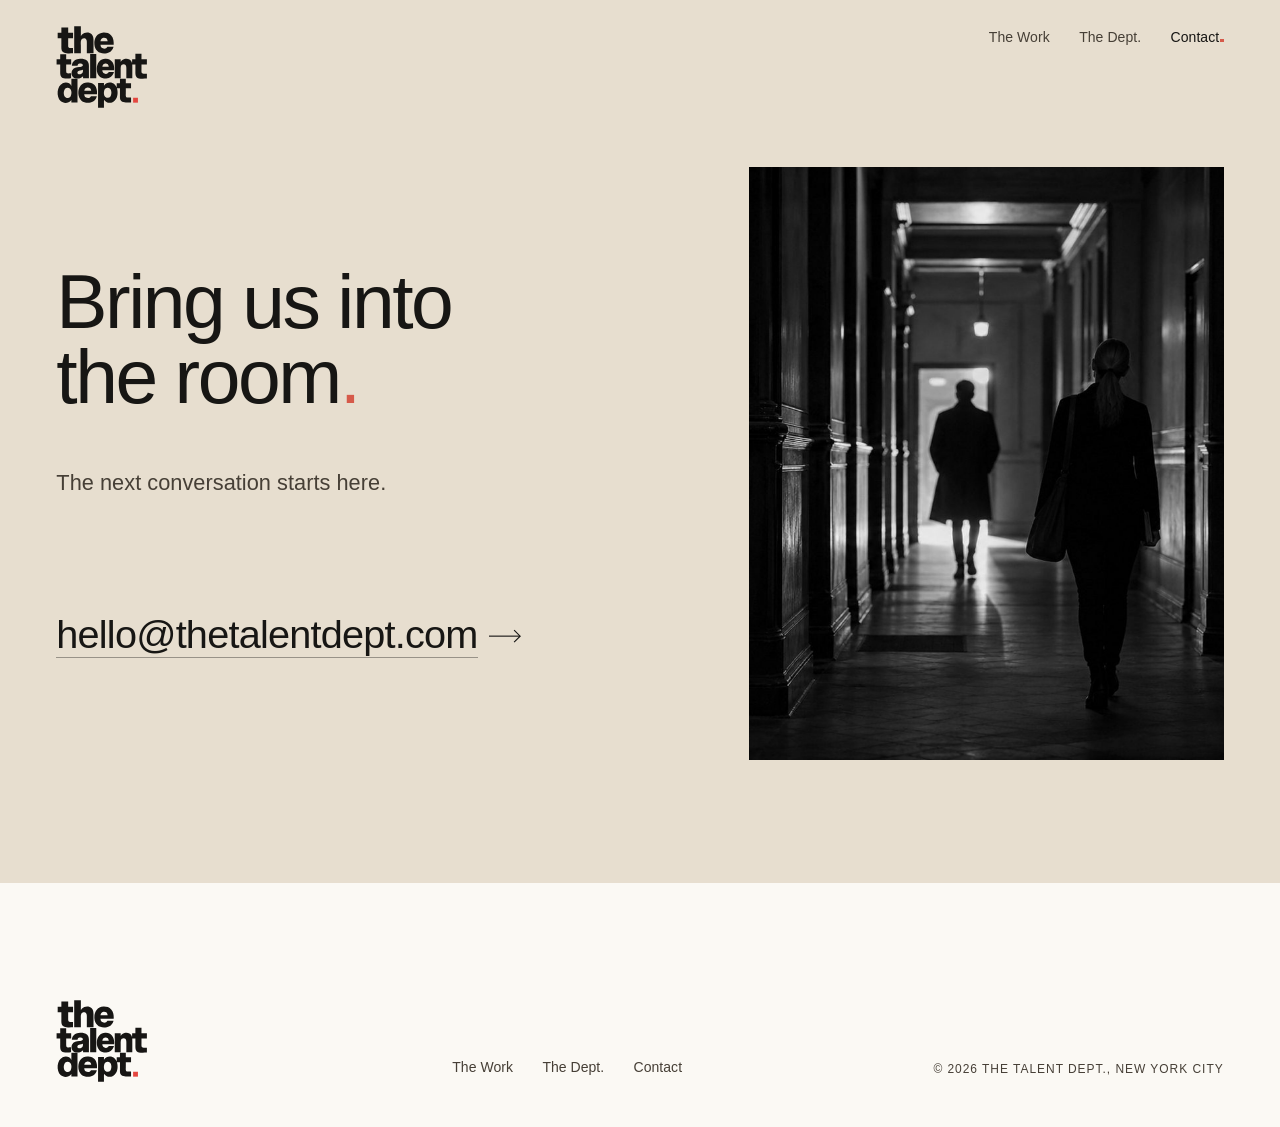
==== commit e491f7bb: "Round 16: Hinge hero refined (smaller, thin lines, auto reveal, upright waveform), We're just down t" ====
--- a/contact.html
+++ b/contact.html
@@ -6,37 +6,32 @@
 <meta name="robots" content="noindex">
 <title>Contact · The Talent Dept.</title>
 <link rel="icon" href="assets/ttd-logo-dark.svg">
-<link rel="stylesheet" href="css/r10.css?v=20261029-r14-2">
-<link rel="stylesheet" href="css/r10-contrast.css?v=20261029-r14-2">
-<link rel="stylesheet" href="css/r11.css?v=20261029-r14-2">
-<link rel="stylesheet" href="css/v.css?v=20261029-r14-2">
-<link rel="stylesheet" href="css/r13.css?v=20261029-r14-2">
-<script src="js/reveals.js?v=20261029-r14-2" defer></script>
-<script>var q=location.search,c=document.documentElement.classList;c.add('js');[['nav=min','nav-min'],['hero=b','hero-b'],['names=wall','names-wall'],['foot=2','foot-2'],['still','still'],['panel=frame','panel-frame'],['m=8','m8']].forEach(function(p){if(q.indexOf(p[0])>-1)c.add(p[1])});if(c.contains('m8'))(new Image).src='assets/ttd-logo-light.svg'</script>
+<link rel="stylesheet" href="css/r10.css?v=20261102-r16-1">
+<link rel="stylesheet" href="css/r10-contrast.css?v=20261102-r16-1">
+<link rel="stylesheet" href="css/r11.css?v=20261102-r16-1">
+<link rel="stylesheet" href="css/v.css?v=20261102-r16-1">
+<link rel="stylesheet" href="css/r13.css?v=20261102-r16-1">
+<link rel="stylesheet" href="css/r16.css?v=20261102-r16-1">
+<script src="js/reveals.js?v=20261102-r16-1" defer></script>
+<script>var q=location.search,c=document.documentElement.classList;c.add('js');[['still','still'],['numbers','pcp-num']].forEach(function(p){if(q.indexOf(p[0])>-1)c.add(p[1])})</script>
 </head>
 <body id="top" class="band-t">
 <header class="nav">
   <a class="logo" href="index.html"><img src="assets/ttd-logo-dark.svg" alt="The Talent Dept."></a>
   <nav aria-label="Main"><ul><li><a href="the-work.html">The Work</a></li><li><a href="the-dept.html">The Dept<span class=pd>.</span></a></li><li><a href="contact.html" class=on aria-current=page>Contact</a></li></ul></nav>
 </header>
-<main class="ct">
-  <h1 class="ct-h">Bring us into the <b>room</b><i>.</i></h1>
-  <p class="ct-s">The next conversation starts here.</p>
-  <div class="ct-b">
-    <figure><img src="assets/web/corridor.jpg" alt="Two people walking down a long hallway toward a lit doorway" style="object-position:50% 50%"></figure>
-    <div class="ct-t">
-      <span class="fr" aria-hidden="true"><i style="--h:0.42;--k:0.880;--d:168ms"></i><i style="--h:0.7;--k:1.037;--d:140ms"></i><i style="--h:0.3;--k:1.193;--d:112ms"></i><i style="--h:0.86;--k:0.990;--d:84ms"></i><i style="--h:0.54;--k:1.147;--d:56ms"></i><i style="--h:1.0;--k:1.303;--d:28ms"></i><i style="--h:0.38;--k:1.100;--d:0ms"></i><i style="--h:0.76;--k:1.183;--d:28ms"></i><i style="--h:0.5;--k:1.267;--d:56ms"></i><i style="--h:0.9;--k:0.990;--d:84ms"></i><i style="--h:0.34;--k:1.073;--d:112ms"></i><i style="--h:0.62;--k:1.157;--d:140ms"></i><i style="--h:0.46;--k:0.880;--d:168ms"></i></span>
-      <p class="lbl soft">The Talent Dept.<br>New York City</p>
-      <a class="ct-mail" href="mailto:hello@thetalentdept.com">hello@thetalentdept.com</a>
-    </div>
+<main class="ct16">
+  <div class="ct-t">
+    <h1 class="ct-h">Bring us into the <b>room</b><i>.</i></h1>
+    <p class="ct-s">The next conversation starts here.</p>
+    <a class="go16 xl ml" href="mailto:hello@thetalentdept.com"><span class="t">hello@thetalentdept.com</span>&#8288;<svg class="ar" viewBox="0 0 46 20" aria-hidden="true"><path class="sh" d="M0 10H44"/><path class="hd" d="M35.5 1.5L44 10L35.5 18.5"/></svg></a>
   </div>
+  <figure class="ct-f"><img src="assets/web/corridor-2x.jpg" alt="Two people walking down a long hallway toward a lit doorway"></figure>
 </main>
-<footer class="foot3 band-l" id="contact">
-  <p class="hall d1" aria-hidden="true">We’re just down the <b>hall</b><i>.</i></p>
-  <a class="mail d3" href="mailto:hello@thetalentdept.com">hello@thetalentdept.com</a>
+<footer class="foot3 band-l">
   <div class="base">
     <a class="lg" href="index.html"><img src="assets/ttd-logo-dark.svg" alt="The Talent Dept."></a>
-    <nav class="lk lbl" aria-label="Footer"><a href="the-work.html">The Work</a><a href="the-dept.html">The Dept.</a><a href="contact.html">Contact</a></nav>
+    <nav class="lk lk2" aria-label="Footer"><a href="the-work.html">The Work</a><a href="the-dept.html">The Dept.</a><a href="contact.html">Contact</a></nav>
     <p class="cp lbl soft">© 2026 The Talent Dept., New York City</p>
   </div>
 </footer>
--- a/css/r13.css
+++ b/css/r13.css
@@ -46,13 +46,6 @@
 .h13 .hl{transform-origin:var(--m) 50%}
 .h13 .ln13 i.f.k{background:var(--ink)} .h13 .ln13 i.f.r{background:var(--draft)}
 
-/* ---- review switcher: five hero options on one link (remove before launch) */
-.hsw{position:fixed;left:50%;bottom:18px;transform:translateX(-50%);z-index:50;display:flex;gap:18px;align-items:baseline;padding:10px 18px;background:var(--light);font-size:14px;white-space:nowrap}
-.hsw a{color:var(--ink70);text-decoration:none}
-.hsw a.on{color:var(--ink);font-weight:500}
-.hsw a.on::after{content:".";color:var(--coral)}
-.hsw{max-width:calc(100vw - 16px);overflow-x:auto;scrollbar-width:none} .hsw .lbl{white-space:nowrap}   /* seven options fit on a phone */
-
 /* ---- arrivals: headings rise word by word, a line at a time; photographs open and settle; the names build in */
 /* text-indent is inherited: an inline-block word would indent its own text and run into the next word */
 .rv-on .rv .w{display:inline-block;text-indent:0;transform:translateY(.42em);opacity:0;transition:transform 1.1s cubic-bezier(.22,1,.36,1),opacity .7s ease;transition-delay:calc(var(--d,0) * 45ms)}
@@ -64,23 +57,6 @@
 .rv-on .rv-f.in img{transform:none}
 .rp{overflow-x:clip}
 .rp-h{will-change:transform}
-
-/* ---- option 7, black (Lisa, 21 Oct): the whole screen is black until the hand or the scroll opens it */
-.h13[data-m="8"] .ln13 i.f.k{background:var(--char)}
-.h13[data-m="8"] .ln13 i.f{box-sizing:border-box;border-top:var(--sg,4px) solid var(--ink)}
-.h13[data-m="8"] .ln13 i.f.e{border-right:var(--sg,4px) solid var(--ink)}
-.h13.dkr .nav{transition:background-color .6s ease}
-.h13.dkr .nav ul a{transition:color .6s ease}
-.h13 .nav .logo{position:relative}
-.h13 .nav .logo .lt{position:absolute;left:0;top:0;opacity:0}
-.h13.dkr .nav .logo img{transition:opacity .6s ease}
-.h13.dk .nav{background:var(--char)}
-.h13.dk .nav ul a{color:var(--cream)!important}
-.h13.dk .nav .logo .lt{opacity:1}
-.h13.dk .nav .logo img:not(.lt){opacity:0}
-/* before the wall is built it is already black, so the page never flashes tan first */
-.m8 .h13:not(.ln-on):not(.ln-off) .nav,.m8 .h13:not(.ln-on):not(.ln-off) .stage{background:var(--char)}
-.m8 .h13:not(.ln-on):not(.ln-off) .hl,.m8 .h13:not(.ln-on):not(.ln-off) .nav>*{visibility:hidden}
 
 /* ===== round 14 (29 Oct 2026): Lisa's final copy, same design ===== */
 /* home 02: Not another booking company., with strong presence in the dark section */
@@ -134,3 +110,63 @@
   .foot3{padding-top:90px} .foot3 .mail{font-size:7vw} .foot3 .base{margin-top:70px}
 }
 .rv-f{overflow:hidden}
+
+/* ===== round 15 (30 Oct 2026): Lisa's 30 Oct notes ===== */
+/* the hero: one size down from round 13, still well above round 12 (Lisa: "not as small as we had it, but definitely
+   not as big"). At 1440 x 900 the statement sets at about 100px (round 13: 126px, round 12: 76px) */
+.h13 .hb{font-size:min(calc((100vw - 2 * var(--m)) / 13.2), calc((100vh - 170px) / 5.6))}
+/* Hinge: every line hangs on a hinge at its left end; js/hinge.js sets each transform from the top-left corner */
+.h13 .ln13.hg i{transform-origin:0 0;backface-visibility:hidden}
+.h13 .ln13.hg i.r{z-index:auto}
+.h13 .ln13.hg b.sg{position:absolute;inset:0;background:var(--coral);transform:scaleX(0);transform-origin:50% 50%}
+
+/* the menu, sleek: regular weight, a touch smaller, set on the logo's first line instead of floating at its middle;
+   the page you are on keeps the coral full stop; a hairline draws in under the one the hand is on */
+.nav{align-items:flex-start}
+.nav ul{gap:clamp(24px,2.3vw,40px);margin-top:clamp(2px,.28vw,5px)}
+.nav ul a,.on-ink .nav ul a{font-size:clamp(14px,1.04vw,17px);font-weight:400;letter-spacing:.004em;line-height:1.2;padding:0 0 .3em;position:relative}
+.nav ul a::before{content:"";position:absolute;left:0;right:0;bottom:0;height:1px;background:currentColor;transform:scaleX(0);transform-origin:0 50%;transition:transform .45s cubic-bezier(.22,1,.36,1)}
+.nav ul a:not(.on):hover::before,.nav ul a:not(.on):focus-visible::before{transform:scaleX(1)}
+.nav ul a.on{color:var(--ink)!important}
+@media (max-width:760px){ .nav ul{gap:18px;margin-top:2px} .nav ul a{font-size:14px} }
+
+/* the footer, generic: logo, menu, small print on one line (the address is on Contact) */
+.foot3{padding:13vh var(--m) 5vh}
+.foot3 .base{margin-top:0}
+.foot3 .lk{gap:clamp(24px,2.3vw,40px)}
+@media (max-width:760px){
+  .foot3{padding:80px var(--m) 28px}
+  .foot3 .base{display:grid;grid-template-columns:1fr;row-gap:0;margin-top:0}
+  .foot3 .lg,.foot3 .lk,.foot3 .cp{grid-column:1/-1;justify-self:start;text-align:left}
+  .foot3 .lk{margin-top:30px;gap:22px} .foot3 .cp{margin-top:14px}
+}
+
+/* Prepared. Connected. Present.: the 01 02 03 are optional (Lisa asked whether they are needed); ?numbers shows them */
+.pcp-c .no{display:none}
+.pcp-num .pcp-c .no{display:inline}
+
+/* phones and portrait screens keep the plain statement at its round 13 size (the size step above is for the hero
+   with its lines) */
+@media (max-width:899px),(max-aspect-ratio:11/10){
+  .h13 .hb{font-size:min(calc((100vw - 2 * var(--m)) / 10.4), calc((100vh - 170px) / 4.3))}
+}
+
+/* ===== second version (html.v2): the UX recommendations, same content ===== */
+/* phones get the Hinge too, driven by the scroll alone; a shorter pin, the statement in four lines with room for the
+   replies above and below it */
+.js:not(.still) .hero4.h13.hg-ph{height:180vh}
+.h13.hg-ph .hb{font-size:min(calc((100vw - 2 * var(--m)) / 7.4), calc((100vh - 200px) / 7.2))}
+/* The Work: all seven services at once, one under the other; the bars are their index */
+.v2 .svc-ps{margin-top:9vh}
+.v2 .svp+.svp{margin-top:7vh}
+.v2 .svp-a h3{margin-top:0;font-size:var(--d3);line-height:1.08}
+.v2 .svp-b{padding-top:.3em}
+.v2 .svp{scroll-margin-top:20vh}
+.v2 .svp.on h3{color:var(--ink)}
+@media (max-width:760px){ .v2 .svp+.svp{margin-top:40px} .v2 .svp-a h3{font-size:7.4vw} .v2 .svp-b{padding-top:10px} }
+/* the footer menu set like the header's */
+.foot3 .lk2 a{font-size:clamp(14px,1.04vw,17px);font-weight:400;color:var(--ink70)}
+.foot3 .lk2 a:hover{color:var(--ink)}
+/* home, what we do: without the numbers the names and the link share one left edge */
+.v2 .vb-s li{display:block}
+.v2 .vb-s li.vb-go{padding-left:0;margin-top:.9em}
--- a/css/r16.css
+++ b/css/r16.css
@@ -0,0 +1,173 @@
+/* The Talent Dept. · round 16 (2 Nov 2026). Loaded last. Lisa's 2 Nov brief, read as one art-directed pass rather than a
+   list of edits: the Hinge hero smaller and denser with an upright waveform, Home's "We're just down the hall.", the
+   talent wall on The Work only, the team as the focal point of The Dept., an email-first Contact, and one call to action
+   style for the whole site. */
+
+/* ------------------------------------------------------------------ the hero (js/hero16.js)
+   The statement about 25% over round 12's (94px at 1440 wide), no longer growing on big screens. Thin lines, the
+   replies close in around them, the waveform beside the statement on its centre line. */
+.hero4.h16,.js:not(.still) .hero4.h16{height:auto}
+.h16 .stick{position:relative;height:100vh;height:100svh;min-height:560px}
+.h16 .stage{overflow:clip}
+.h16 .hb{position:absolute;inset:0;top:0;transform:none;line-height:1.1;
+  font-size:min(calc((100vw - 2 * var(--m)) / 14), calc((100vh - 170px) / 5.4), 104px)}
+.h16 .hl{--t:.24em;position:absolute;left:0;right:0;top:50%;transform:translateY(-50%);padding:0 var(--m);white-space:nowrap;
+  font-weight:300;letter-spacing:-.026em;will-change:auto}
+.h16 .hl br.m{display:none}
+.h16 .hl .dash{top:calc(.64em - var(--t) / 2);height:var(--t)}
+.h16 .hl .pd .tx{min-width:0}
+.h16 .ln16{position:absolute;inset:0;width:100%;height:100%;pointer-events:none;z-index:3}
+.h16.ln-on .hl .dash{visibility:hidden}
+html:not(.js) .h16 .hl .dash{display:none}
+/* reduced motion: the lines are never shown, but the script still measures them to draw the final waveform */
+@media (prefers-reduced-motion:reduce){ .js .h16 .hl .dash{display:block;visibility:hidden} }
+/* if the script never runs, the statement still shows */
+@keyframes h16safe{to{clip-path:none}}
+.js .h16:not(.ln-on) .hl .tx{animation:h16safe 0s 4s forwards}
+/* phones and portrait screens: four lines, the waveform under them, the two centred together */
+@media (max-width:899px),(max-aspect-ratio:11/10){
+  .h16 .hb{font-size:min(calc((100vw - 2 * var(--m)) / 7.6), calc((100svh - 150px) / 9.2))}
+  .h16 .hl{top:calc(50% - 3.8em);transform:none}
+  .h16 .hl br.m{display:inline}
+  .h16 .hl br.d{display:none}
+}
+
+/* ------------------------------------------------------------------ one call to action (Lisa, 2 Nov: large type, no
+   buttons, a small directional graphic, one hover for the whole site). The words, then the brand's line ending in an
+   arrow. At rest a hairline under the words says "this goes somewhere"; on hover or focus the line draws in under them
+   and the arrow's line extends, the way the hero's lines glide on. */
+.go16{color:var(--ink);text-decoration:none;font-weight:300;letter-spacing:-.026em;line-height:1.08}
+.go16 .t{padding-bottom:.05em;-webkit-box-decoration-break:clone;box-decoration-break:clone;
+  background:linear-gradient(currentColor,currentColor) 0 100%/0 max(1px,.022em) no-repeat,
+             linear-gradient(var(--hair),var(--hair)) 0 100%/100% max(1px,.022em) no-repeat;
+  transition:background-size .6s cubic-bezier(.22,1,.36,1)}
+.go16 b{font-weight:500} .go16 i{color:var(--coral);font-style:normal;font-weight:inherit}
+.go16 .ar{display:inline-block;width:.82em;height:.36em;margin-left:.3em;vertical-align:.12em;overflow:visible;
+  fill:none;stroke:currentColor;stroke-width:1.9;stroke-linecap:butt;stroke-linejoin:miter}
+.go16 .sh{transform-box:view-box;transform-origin:0 50%}
+.go16 .sh,.go16 .hd{transition:transform .6s cubic-bezier(.22,1,.36,1)}
+.go16:hover .t,.go16:focus-visible .t{background-size:100% max(1px,.022em),100% max(1px,.022em)}
+.go16:hover .sh,.go16:focus-visible .sh{transform:scaleX(1.34)}
+.go16:hover .hd,.go16:focus-visible .hd{transform:translateX(15px)}
+.go16:focus-visible{outline:1px solid currentColor;outline-offset:.25em}
+.go16.xl{font-size:clamp(42px,6.2vw,120px)} .go16.xl .ar{stroke-width:1.6}
+.go16.l{font-size:clamp(30px,3.1vw,58px)}
+.go16.m{font-size:clamp(20px,1.55vw,28px);font-weight:400;letter-spacing:-.008em} .go16.m .ar{stroke-width:2.6}
+.go16.ml{font-size:clamp(26px,3.1vw,58px);letter-spacing:-.02em}
+
+/* arrivals: headings still rise word by word; every photograph, the portraits too, only fades in where it stands */
+.rv-on .rv-o{opacity:0;transition:opacity 1.6s cubic-bezier(.4,0,.2,1)}
+.rv-on .rv-o.in{opacity:1}
+
+/* ------------------------------------------------------------------ Home */
+/* Not another booking company.: its link is gone (the one way into The Work is in What we do) */
+/* What we do: the seven services as a plain list (one link for the section, not eight) */
+.vb-s ul{display:grid;row-gap:.34em;align-content:start}
+.vb-s li{display:block}
+.vb-go{margin-top:clamp(28px,3vw,56px)}
+/* We're just down the hall.: the line across the page, the hallway as a wide band from edge to edge, the two sentences
+   under it, the way into The Dept. last */
+.hall{padding:20vh 0 18vh;overflow-x:clip}
+.hall-h{padding:0 var(--m);font-size:clamp(46px,7.4vw,144px);line-height:.96;letter-spacing:-.034em;font-weight:300;text-wrap:balance}
+.hall-h b{font-weight:500}
+.hall-f{margin:9vh 0 0;line-height:0}
+.hall-f img{display:block;width:100%;aspect-ratio:21/9;object-fit:cover;object-position:60% 40%;filter:grayscale(1)}
+.hall-t{padding:0 var(--m);margin-top:8vh;display:grid;grid-template-columns:repeat(12,minmax(0,1fr));column-gap:var(--g);align-items:start}
+.hall-l{grid-column:1/7;font-size:clamp(22px,2.05vw,38px);line-height:1.24;letter-spacing:-.012em;font-weight:400;text-wrap:pretty}
+.hall-r{grid-column:8/13;padding-top:.35em}
+.hall-r p{font-size:clamp(17px,1.25vw,21px);line-height:1.5;color:var(--ink70);max-width:25em;text-wrap:pretty}
+.hall-r .go16{display:inline-block;margin-top:clamp(32px,5.4vh,64px)}
+@media (max-width:760px){
+  .hall{padding:110px 0 100px} .hall-h{font-size:12.6vw}
+  .hall-f{margin-top:40px} .hall-f img{aspect-ratio:4/3;object-position:60% 50%}
+  .hall-t{display:block;margin-top:34px} .hall-l{font-size:22px} .hall-r{margin-top:20px;padding-top:0}
+}
+
+/* ------------------------------------------------------------------ The Work */
+/* the seven services, all open: the name large, its description beside it on the same first line, open space between
+   them instead of rules */
+.svc16{padding:15vh var(--m) 17vh}
+.svc16 .sl{margin-top:8vh;display:grid;row-gap:clamp(56px,9vh,110px)}
+.svc16 .sl li{display:grid;grid-template-columns:repeat(12,minmax(0,1fr));column-gap:var(--g);align-items:baseline;scroll-margin-top:16vh}
+.svc16 h3{grid-column:1/7;font-size:clamp(32px,3.6vw,68px);line-height:1.02;letter-spacing:-.026em;font-weight:300;text-wrap:balance}
+.svc16 .sl p{grid-column:7/12;font-size:clamp(18px,1.4vw,24px);line-height:1.38;text-wrap:pretty}
+@media (max-width:760px){
+  .svc16{padding:90px var(--m) 100px} .svc16 .sl{margin-top:30px;row-gap:44px} .svc16 .sl li{display:block}
+  .svc16 h3{font-size:9.6vw} .svc16 .sl p{margin-top:12px;font-size:18px}
+}
+/* the crew, a wide band between the services and the people */
+.wk-ph{margin:0;line-height:0}
+.wk-ph img{display:block;width:100%;aspect-ratio:21/9;object-fit:cover;filter:grayscale(1)}
+@media (max-width:760px){ .wk-ph img{aspect-ratio:4/3} }
+/* behind the conversation: the line that leads sits with the heading; the people, then the platforms they were booked
+   on. No dot, no lift, no swapped captions: a hand on a name lights its platform and the people booked there with it */
+.names2 .sw-hd{align-items:end}
+.names2 .sw-h{grid-column:1/8}
+.names2 .sw-l{grid-column:8/13;font-size:clamp(18px,1.4vw,24px);line-height:1.38;padding-bottom:.55em;text-wrap:pretty}
+.names2 .wall .ws{font-size:clamp(28px,3.5vw,66px);line-height:1.22;letter-spacing:-.024em}
+.wall .n{color:var(--ink);transition:color .35s ease}
+.wall .n:hover,.wall .n:focus-visible{transform:none;outline:none}
+.wall .n:hover::after,.wall .n:focus-visible::after{content:none}
+.wall .sep{margin:0 .02em 0 .22em;color:var(--draft)}     /* with the space after it: the same air on both sides */
+.wall .pf{margin-top:9vh;padding-top:2.6vh;border-top:1px solid var(--hair);display:grid;grid-template-columns:repeat(4,minmax(0,1fr));column-gap:var(--g);row-gap:.75em}
+.wall .pf li{font-size:clamp(15px,1.08vw,19px);line-height:1.35;color:var(--ink70);cursor:default;transition:color .35s ease;outline:none}
+.wall:has(.n:hover,.n:focus-visible,.pf li:hover,.pf li:focus-visible) .n{color:#ADA08A}
+.wall:has(.n:hover,.n:focus-visible,.pf li:hover,.pf li:focus-visible) .pf li{color:#ADA08A}
+.wall .pf li:focus-visible{text-decoration:underline;text-underline-offset:.2em}
+@media (max-width:760px){
+  .names2 .sw-hd{display:block} .names2 .sw-l{margin-top:18px;padding-bottom:0}
+  .wall .pf{grid-template-columns:1fr 1fr;margin-top:48px}
+}
+.cta{padding:16vh var(--m) 18vh}
+.wk-sel+.cta{padding-top:0}
+
+/* ------------------------------------------------------------------ The Dept. */
+/* the opening stays type only (the list of names and the opening photograph are gone): the people follow at once */
+.ag-d{padding-bottom:12vh}
+/* the people: each portrait large, the focal point, sides alternating; the name, title and email together beside it */
+.pb16{display:grid;grid-template-columns:repeat(12,minmax(0,1fr));column-gap:var(--g);padding:14vh var(--m);align-items:start}
+.pb16 .pp{grid-column:1/7;grid-row:1;margin:0}
+.pb16 .pp img{display:block;width:100%;aspect-ratio:4/5;object-fit:cover;object-position:50% 20%;filter:grayscale(1)}
+.pb16 .pt{grid-column:8/13;grid-row:1}
+.pb16.flip .pp{grid-column:7/13}
+.pb16.flip .pt{grid-column:1/6}
+.pn{font-size:clamp(46px,5.2vw,100px);line-height:.92;letter-spacing:-.036em;font-weight:300;margin-top:-.08em}
+.pn span{display:block}
+.pw{margin-top:4.2vh;display:grid;row-gap:.25em;justify-items:start;font-size:clamp(15px,1.05vw,18px);line-height:1.4}
+.pw .lab{font-weight:500}
+.pw .u{text-decoration:none;border-bottom:1px solid var(--hair);transition:border-color .3s ease}
+.pw .u:hover,.pw .u:focus-visible{border-color:currentColor}
+.pl{margin-top:5vh;font-size:clamp(19px,1.45vw,25px);line-height:1.36;letter-spacing:-.006em;text-wrap:pretty}
+.pr{margin-top:3.2vh;font-size:max(15px,.98vw);line-height:1.56;color:var(--ink70)}
+.pr p+p{margin-top:1em}
+@media (max-width:760px){
+  .pb16{display:block;padding:80px var(--m) 90px}
+  .pb16 .pt{margin-top:30px} .pn{font-size:13vw}
+}
+/* Prepared. Connected. Present.: three equal statements across the page, after the people they describe, on the
+   charcoal the brand keeps for what it stands for (as Home's Not another booking company.) */
+.pcp16{padding:19vh var(--m) 20vh;display:grid;grid-template-columns:repeat(3,minmax(0,1fr));column-gap:calc(var(--g) * 2);background:var(--char);color:var(--cream)}
+.pcp16 h2{font-size:clamp(42px,4.9vw,96px);line-height:.94;letter-spacing:-.034em;font-weight:300}
+.pcp16 p{margin-top:3.6vh;font-size:clamp(19px,1.6vw,28px);line-height:1.3;max-width:12.5em;color:#D9D1C3;text-wrap:balance}
+@media (max-width:760px){
+  .pcp16{display:block;padding:90px var(--m)} .pcp16 div+div{margin-top:50px}
+  .pcp16 h2{font-size:14vw} .pcp16 p{margin-top:14px;font-size:20px}
+}
+
+/* ------------------------------------------------------------------ Contact */
+/* one screen: the line, the invitation and the address as the one action; the corridor framed tall on its vanishing
+   point beside them, dark walls on both sides as the space around it */
+.ct16{display:grid;grid-template-columns:repeat(12,minmax(0,1fr));column-gap:var(--g);align-items:center;padding:3vh var(--m) 13vh;min-height:calc(100vh - 150px)}
+.ct16 .ct-t{grid-column:1/7}
+.ct16 .ct-h{font-size:clamp(44px,6vw,116px);line-height:.98;letter-spacing:-.032em;font-weight:300;white-space:normal;text-wrap:balance}
+.ct16 .ct-s{margin-top:3.2vh;font-size:clamp(20px,1.7vw,30px);line-height:1.3;color:var(--ink70)}
+.ct16 .go16{display:inline-block;margin-top:clamp(48px,10vh,120px)}
+.ct16 .ct-f{grid-column:8/13;margin:0}
+.ct16 .ct-f img{display:block;width:100%;aspect-ratio:4/5;object-fit:cover;object-position:50% 42%;filter:grayscale(1)}
+@media (max-width:760px){
+  .ct16{display:block;padding:20px var(--m) 90px;min-height:0}
+  .ct16 .ct-h{font-size:12vw} .ct16 .go16{margin-top:44px}
+  .ct16 .ct-f{margin-top:56px} .ct16 .ct-f img{aspect-ratio:3/4}
+}
+/* a call to action that wraps keeps its lines even (and its arrow with its last word) */
+.cta,.hall-r,.vb-go,.ct16 .ct-t{text-wrap:balance}
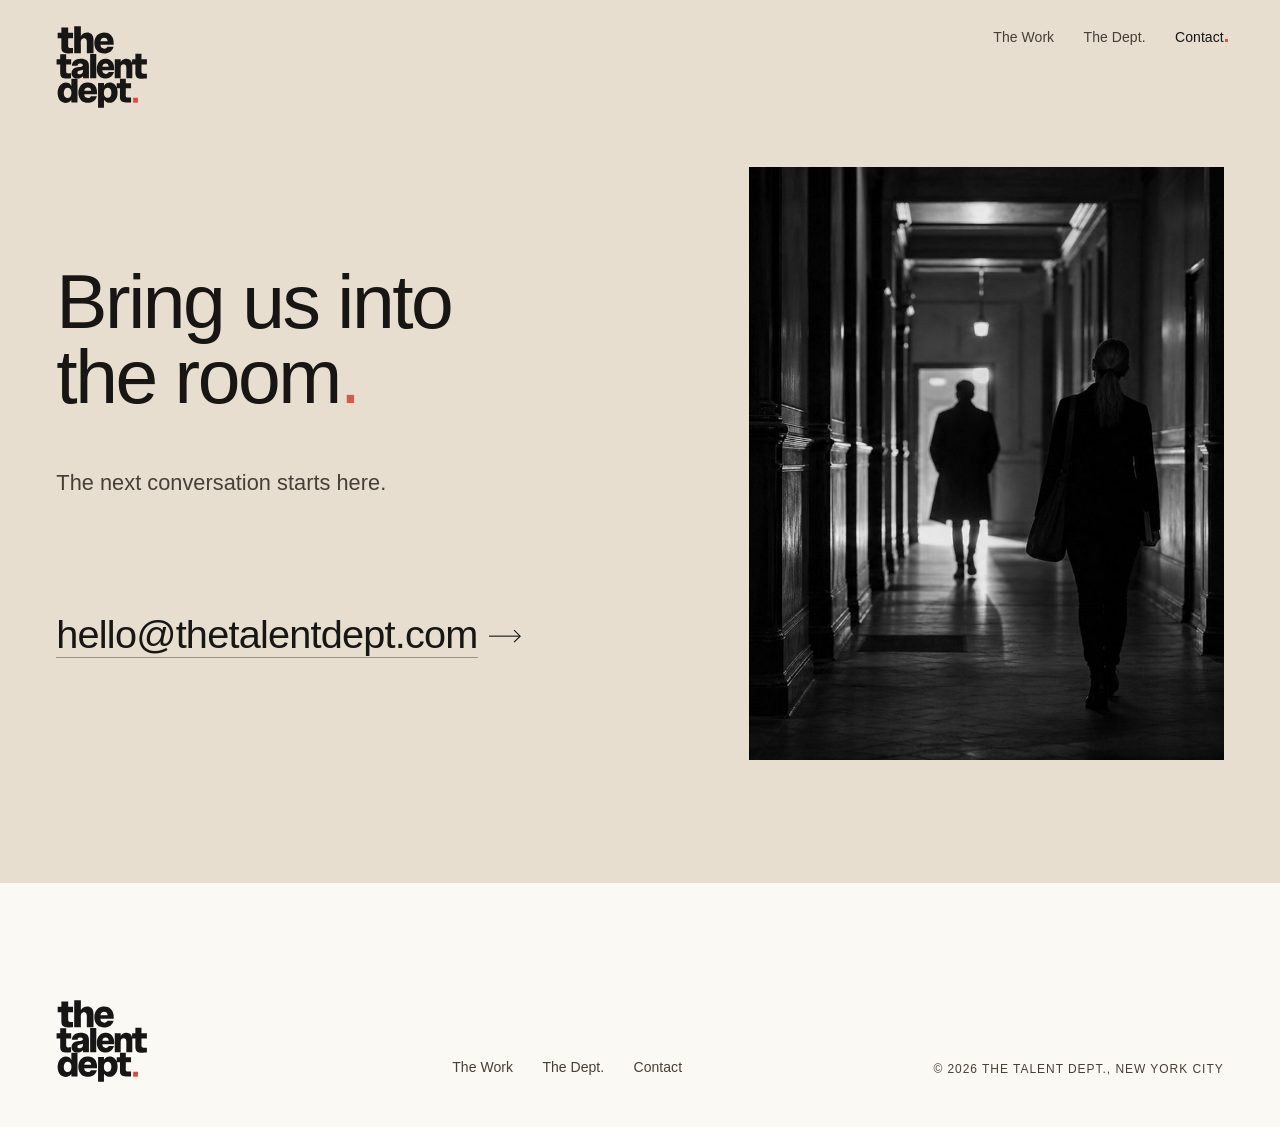
==== commit 2c387b47: "Round 17.2: review fixes Co-Authored-By: Claude Opus 5.5 <noreply@anthropic.com>" ====
--- a/contact.html
+++ b/contact.html
@@ -6,13 +6,14 @@
 <meta name="robots" content="noindex">
 <title>Contact · The Talent Dept.</title>
 <link rel="icon" href="assets/ttd-logo-dark.svg">
-<link rel="stylesheet" href="css/r10.css?v=20261102-r16-1">
-<link rel="stylesheet" href="css/r10-contrast.css?v=20261102-r16-1">
-<link rel="stylesheet" href="css/r11.css?v=20261102-r16-1">
-<link rel="stylesheet" href="css/v.css?v=20261102-r16-1">
-<link rel="stylesheet" href="css/r13.css?v=20261102-r16-1">
-<link rel="stylesheet" href="css/r16.css?v=20261102-r16-1">
-<script src="js/reveals.js?v=20261102-r16-1" defer></script>
+<link rel="stylesheet" href="css/r10.css?v=20261103-r17-2">
+<link rel="stylesheet" href="css/r10-contrast.css?v=20261103-r17-2">
+<link rel="stylesheet" href="css/r11.css?v=20261103-r17-2">
+<link rel="stylesheet" href="css/v.css?v=20261103-r17-2">
+<link rel="stylesheet" href="css/r13.css?v=20261103-r17-2">
+<link rel="stylesheet" href="css/r16.css?v=20261103-r17-2">
+<link rel="stylesheet" href="css/r17.css?v=20261103-r17-2">
+<script src="js/reveals.js?v=20261103-r17-2" defer></script>
 <script>var q=location.search,c=document.documentElement.classList;c.add('js');[['still','still'],['numbers','pcp-num']].forEach(function(p){if(q.indexOf(p[0])>-1)c.add(p[1])})</script>
 </head>
 <body id="top" class="band-t">
@@ -24,7 +25,7 @@
   <div class="ct-t">
     <h1 class="ct-h">Bring us into the <b>room</b><i>.</i></h1>
     <p class="ct-s">The next conversation starts here.</p>
-    <a class="go16 xl ml" href="mailto:hello@thetalentdept.com"><span class="t">hello@thetalentdept.com</span>&#8288;<svg class="ar" viewBox="0 0 46 20" aria-hidden="true"><path class="sh" d="M0 10H44"/><path class="hd" d="M35.5 1.5L44 10L35.5 18.5"/></svg></a>
+    <a class="go16 xl ml" href="mailto:hello@thetalentdept.com"><span class="t" data-fig-line="rgba(23,22,20,.26)">hello@thetalentdept.com</span>&#8288;<svg class="ar" viewBox="0 0 46 20" aria-hidden="true"><path class="sh" d="M0 10H44"/><path class="hd" d="M35.5 1.5L44 10L35.5 18.5"/></svg></a>
   </div>
   <figure class="ct-f"><img src="assets/web/corridor-2x.jpg" alt="Two people walking down a long hallway toward a lit doorway"></figure>
 </main>
@@ -32,7 +33,7 @@
   <div class="base">
     <a class="lg" href="index.html"><img src="assets/ttd-logo-dark.svg" alt="The Talent Dept."></a>
     <nav class="lk lk2" aria-label="Footer"><a href="the-work.html">The Work</a><a href="the-dept.html">The Dept.</a><a href="contact.html">Contact</a></nav>
-    <p class="cp lbl soft">© 2026 The Talent Dept., New York City</p>
+    <p class="cp lbl soft">© 2026 The Talent&nbsp;Dept., New York City</p>
   </div>
 </footer>
 </body>
--- a/css/r16.css
+++ b/css/r16.css
@@ -4,13 +4,18 @@
    style for the whole site. */
 
 /* ------------------------------------------------------------------ the hero (js/hero16.js)
-   The statement about 25% over round 12's (94px at 1440 wide), no longer growing on big screens. Thin lines, the
+   The statement about 25% over round 12's (94px at 1440 wide, 113px at 1728), stopping at 116px on big screens:
+   between round 12 (101px at 1920, "too small") and round 15 (133px at 1920, "too big"). Thin lines, the
    replies close in around them, the waveform beside the statement on its centre line. */
-.hero4.h16,.js:not(.still) .hero4.h16{height:auto}
-.h16 .stick{position:relative;height:100vh;height:100svh;min-height:560px}
+/* the headline reveals on its own; the hero then holds for a stretch of scroll while the flat line rises into the
+   waveform (Piyush, 2 Nov: "this should happen on scroll"), and lets go */
+.hero4.h16{height:auto}
+.js:not(.still) .hero4.h16{height:calc(100vh + 90vh)}
+.js:not(.still) .hero4.h16.on-scroll{height:calc(100vh + 150vh)}      /* ?reveal=scroll: the reveal is on the scroll too */
+.h16 .stick{position:sticky;top:0;height:100vh;height:100svh;min-height:560px}
 .h16 .stage{overflow:clip}
 .h16 .hb{position:absolute;inset:0;top:0;transform:none;line-height:1.1;
-  font-size:min(calc((100vw - 2 * var(--m)) / 14), calc((100vh - 170px) / 5.4), 104px)}
+  font-size:min(calc((100vw - 2 * var(--m)) / 14), calc((100vh - 170px) / 5.4), 116px)}
 .h16 .hl{--t:.24em;position:absolute;left:0;right:0;top:50%;transform:translateY(-50%);padding:0 var(--m);white-space:nowrap;
   font-weight:300;letter-spacing:-.026em;will-change:auto}
 .h16 .hl br.m{display:none}
@@ -20,12 +25,17 @@
 .h16.ln-on .hl .dash{visibility:hidden}
 html:not(.js) .h16 .hl .dash{display:none}
 /* reduced motion: the lines are never shown, but the script still measures them to draw the final waveform */
-@media (prefers-reduced-motion:reduce){ .js .h16 .hl .dash{display:block;visibility:hidden} }
+@media (prefers-reduced-motion:reduce){
+  .js .h16 .hl .dash{display:block;visibility:hidden}
+  .js:not(.still) .hero4.h16{height:auto} .h16 .stick{position:relative}
+}
 /* if the script never runs, the statement still shows */
 @keyframes h16safe{to{clip-path:none}}
 .js .h16:not(.ln-on) .hl .tx{animation:h16safe 0s 4s forwards}
 /* phones and portrait screens: four lines, the waveform under them, the two centred together */
 @media (max-width:899px),(max-aspect-ratio:11/10){
+  .js:not(.still) .hero4.h16{height:calc(100svh + 70svh)}
+  .js:not(.still) .hero4.h16.on-scroll{height:calc(100svh + 120svh)}
   .h16 .hb{font-size:min(calc((100vw - 2 * var(--m)) / 7.6), calc((100svh - 150px) / 9.2))}
   .h16 .hl{top:calc(50% - 3.8em);transform:none}
   .h16 .hl br.m{display:inline}
--- a/css/r17.css
+++ b/css/r17.css
@@ -0,0 +1,70 @@
+/* The Talent Dept. · round 17 (3 Nov 2026). Loaded last. Lisa's 3 Nov notes: restraint, balance, precision. Less
+   movement, stronger composition, clearer communication. */
+
+/* ------------------------------------------------------------------ the hero (js/hero17.js)
+   One screen, nothing on the scroll: the page simply moves on. The statement a step smaller (84px at 1440, never
+   above 100px) so it and the rhythm beside it sit in balance. */
+.js:not(.still) .hero4.h17,.hero4.h17{height:auto}
+.h17 .stick{position:relative;min-height:0}         /* one screen, whatever its height */
+.h17 .hb{font-size:min(calc((100vw - 2 * var(--m)) / 15.6), calc((100vh - 170px) / 6), 100px)}
+@media (max-width:899px),(max-aspect-ratio:11/10){
+  .js:not(.still) .hero4.h17,.hero4.h17{height:auto}
+  .h17 .hb{font-size:min(calc((100vw - 2 * var(--m)) / 8.2), calc((100svh - 150px) / 9.4))}
+}
+
+/* short sideways phones take the side-by-side layout (hero17.js: beside), sized like desktop by the height */
+@media (max-width:899px) and (max-height:540px) and (min-aspect-ratio:11/10){
+  .h17 .hb{font-size:min(calc((100vw - 2 * var(--m)) / 15.6), calc((100vh - 170px) / 6), 100px)}
+  .h16.h17 .hl{top:50%;transform:translateY(-50%)}
+  .h16.h17 .hl br.m{display:none}
+  .h16.h17 .hl br.d{display:inline}
+}
+/* if the script never runs, the statement shows clean: its words unclip at 4 s (r16) and the CSS lines go too */
+@keyframes h17hide{to{visibility:hidden}}
+.js .h17:not(.ln-on) .hl .dash{animation:h17hide 0s 4s forwards}
+
+/* ------------------------------------------------------------------ The Work: the people with their shows
+   One row per show, most bookings first: the show set small in the left column on the first line of its people, the
+   names beside it, all one size, as the services above set name and description. Always visible (phones: the show above
+   its people). On a mouse, a hand on a row lifts it (its show gets the Signal square) and the rest go quiet; on touch
+   nothing fades. */
+.names2 .wall .ws{display:grid;row-gap:0;font-size:clamp(26px,3.05vw,58px);line-height:1.16;letter-spacing:-.024em;font-weight:300}
+.wall .cred{display:grid;grid-template-columns:repeat(12,minmax(0,1fr));column-gap:var(--g);align-items:baseline;outline:none;
+  padding-block:calc(clamp(20px,2.8vh,36px) / 2)}             /* the space between rows belongs to the rows: no flicker */
+.wall .cred:first-child{padding-top:0} .wall .cred:last-child{padding-bottom:0}
+.wall .show-l{grid-column:1/4;font:500 clamp(11px,.82vw,13px)/1.3 var(--f);letter-spacing:.09em;text-transform:uppercase;color:var(--ink70);
+  padding-right:1em;margin-bottom:-1.3em;text-wrap:balance;transition:color .35s ease}   /* a second label line never makes its row taller */
+.wall .show-l .t,.wall .show-l .h{white-space:nowrap}       /* a title breaks only before its host */
+.wall .cn{grid-column:4/13;text-wrap:balance}
+.wall .cn .n{color:var(--ink);transition:color .35s ease}
+.wall .sep{margin:0 .1em}                                  /* the same air on both sides of the slash */
+.wall .sep.eol{visibility:hidden}                          /* js/reveals.js: no slash left hanging at the end of a line */
+.wall .cred:focus-visible .cn .n{text-decoration:underline;text-decoration-thickness:1px;text-underline-offset:.14em}
+.wall .cred:focus-visible .show-l{color:var(--ink)}
+.wall .cred:focus-visible .show-l::before,.wall .cred:hover .show-l::before{content:"";display:inline-block;width:.6em;height:.6em;margin-right:.6em;
+  background:var(--coral);vertical-align:.02em}
+@media (hover:hover) and (pointer:fine){
+  .wall:has(.cred:hover) .cred:not(:hover):not(:focus-visible) .n,
+  .wall:has(.cred:hover) .cred:not(:hover):not(:focus-visible) .show-l{color:#ADA08A}
+  .wall .cred:hover .show-l{color:var(--ink)}
+  .wall:has(.cred:hover) .cred:hover .cn .n{color:var(--ink)}
+}
+.wall:has(.cred:focus-visible) .cred:not(:focus-visible) .n,.wall:has(.cred:focus-visible) .cred:not(:focus-visible) .show-l{color:#ADA08A}
+.wall:has(.cred:focus-visible) .cred:focus-visible .cn .n{color:var(--ink)}
+/* on touch, a tap must not leave the list faded (older rules dimmed every name under a finger) */
+@media not ((hover:hover) and (pointer:fine)){
+  .wall .n{color:var(--ink)!important}
+  .wall .show-l{color:var(--ink70)!important}
+  .wall .cred:hover .show-l::before{content:none}
+}
+@media (max-width:760px){
+  .names2 .wall .ws{font-size:min(7.8vw,30px);line-height:1.2}
+  .wall .cred{display:block;padding-block:12px}
+  .wall .show-l{margin:0 0 7px;font-size:11px}
+}
+
+/* ------------------------------------------------------------------ smaller fixes from the round 17 review */
+.hall-f img{object-position:60% 75%}                       /* the hallway: the two men's feet stay in the frame */
+@media (max-width:760px){ .hall-f img{object-position:60% 50%} }
+.pw .lab{text-wrap:balance}                                /* titles break between phrases, not before a last word */
+.nav ul a.on::after{position:absolute;left:100%;bottom:.55em;margin-left:.08em}   /* the menu never shifts between pages */
